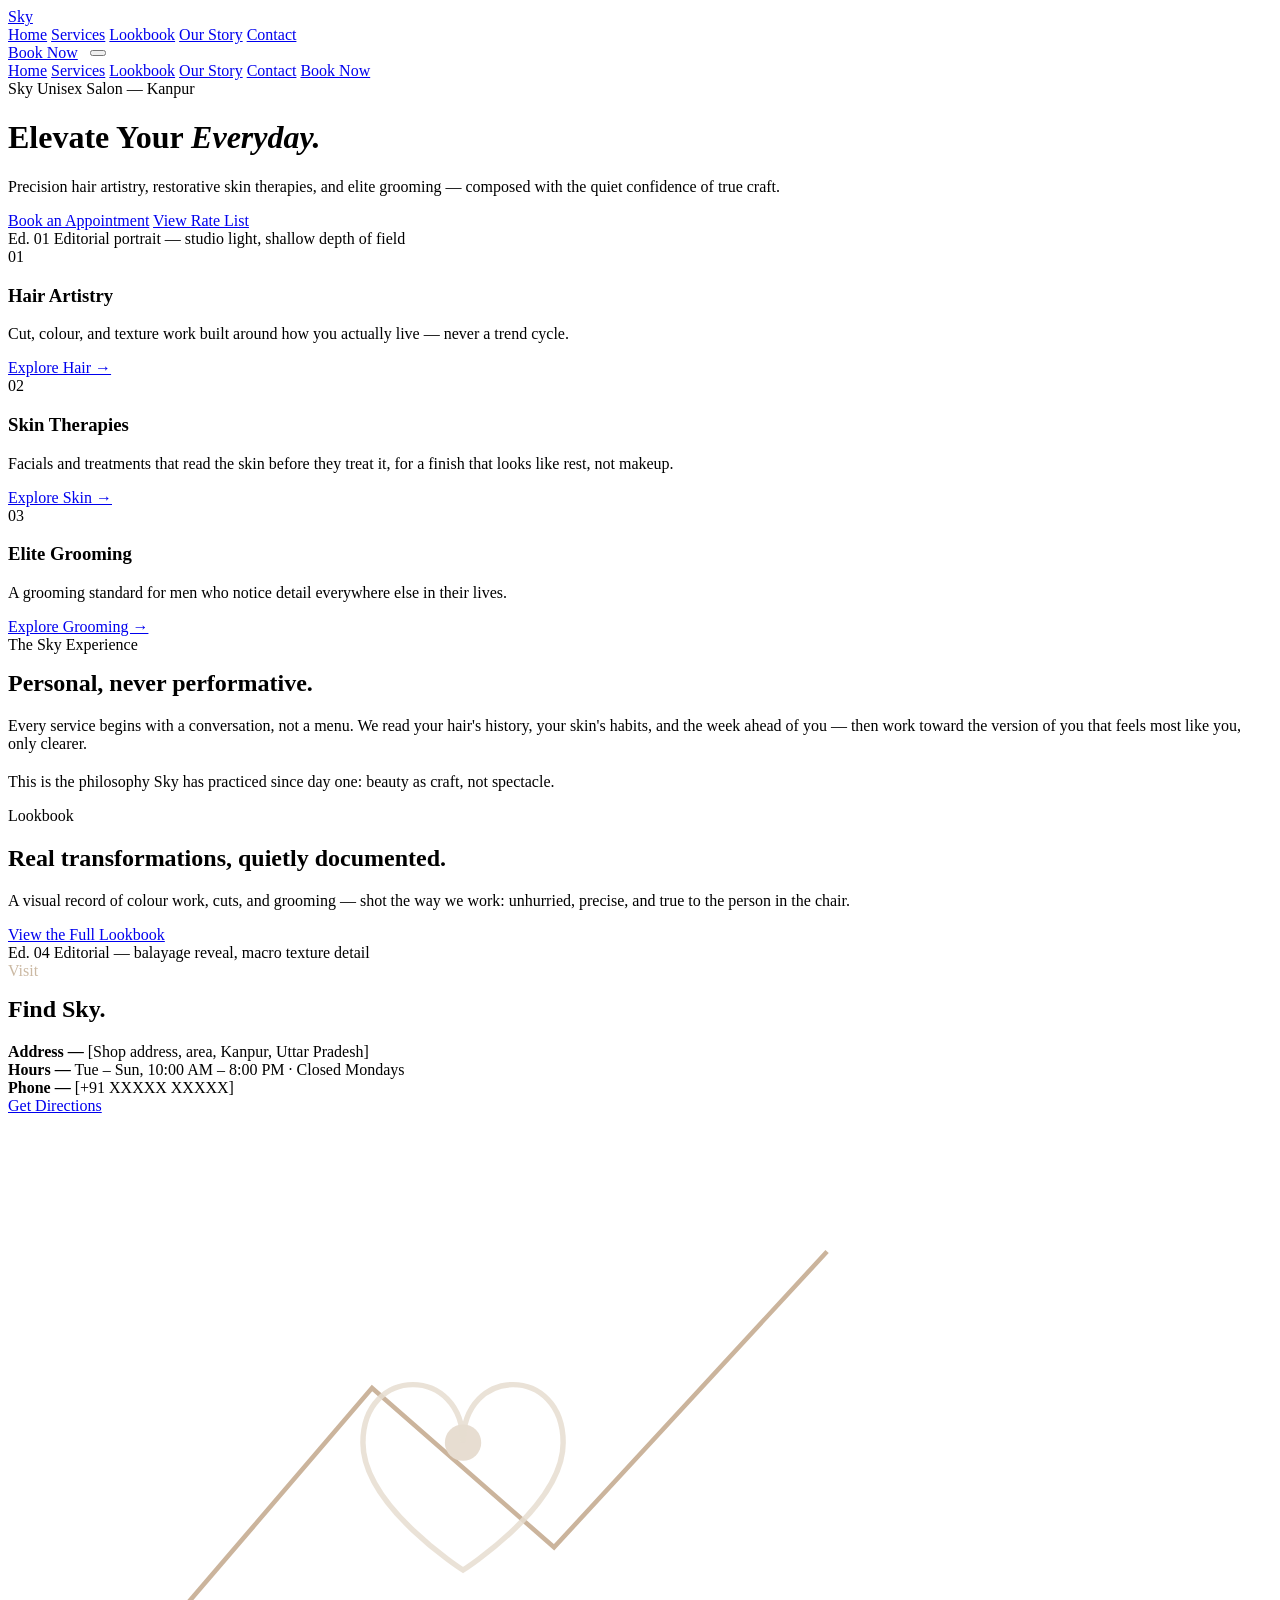
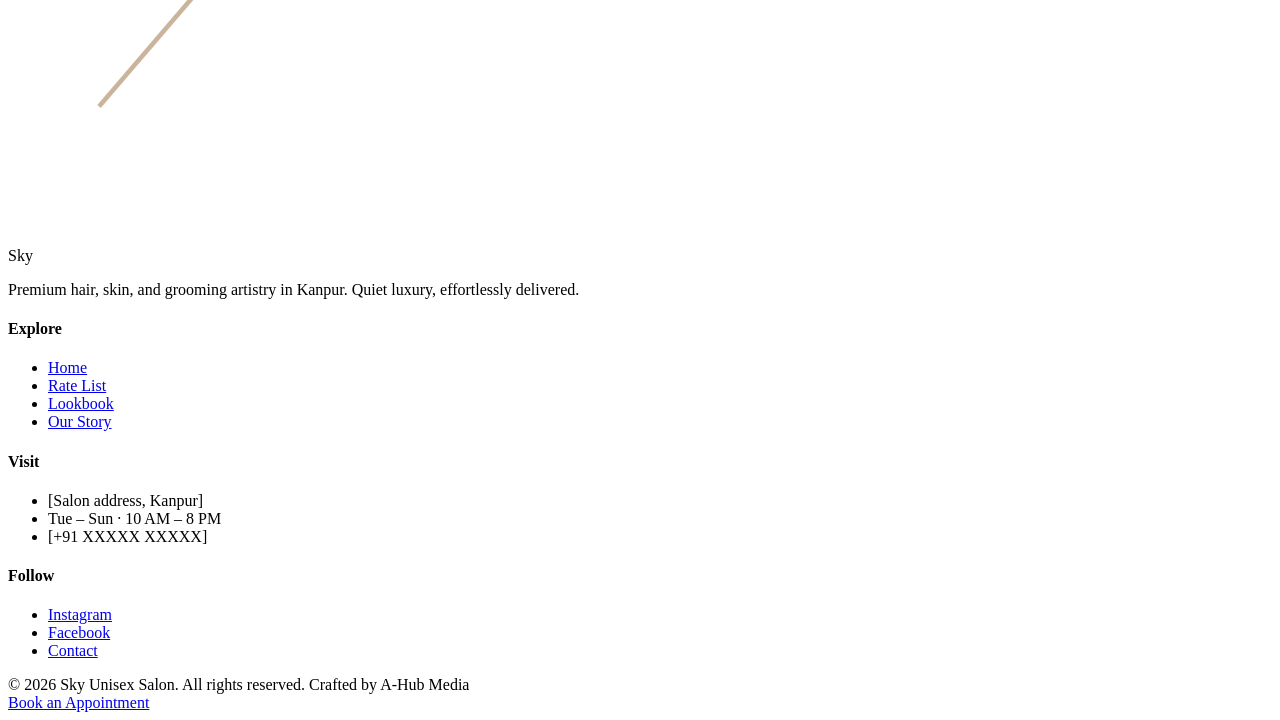
==== index.html @ c4058f4a "Add files via upload" ====
<!DOCTYPE html>
<html lang="en">
<head>
<meta charset="UTF-8">
<meta name="viewport" content="width=device-width, initial-scale=1.0">
<title>Sky Unisex Salon — Elevate Your Everyday</title>
<meta name="description" content="Sky Unisex Salon — premium hair artistry, skin therapies, and elite grooming. Book instantly on WhatsApp.">
<link rel="stylesheet" href="css/style.css">
</head>
<body>

<nav class="nav">
  <div class="nav-row">
    <a href="index.html" class="wordmark">Sky<div class="horizon-mark"></div></a>
    <div class="nav-links">
      <a href="index.html">Home</a>
      <a href="services.html">Services</a>
      <a href="gallery.html">Lookbook</a>
      <a href="about.html">Our Story</a>
      <a href="contact.html">Contact</a>
    </div>
    <div style="display:flex; align-items:center; gap:0.75rem;">
      <a href="#" class="btn btn-primary" data-wa="Hi Sky Unisex Salon, I'd like to book an appointment.">Book Now</a>
      <button class="hamburger" aria-label="Menu"><span></span><span></span><span></span></button>
    </div>
  </div>
</nav>

<div class="mobile-overlay">
  <a href="index.html">Home</a>
  <a href="services.html">Services</a>
  <a href="gallery.html">Lookbook</a>
  <a href="about.html">Our Story</a>
  <a href="contact.html">Contact</a>
  <a href="#" class="btn btn-primary" data-wa="Hi Sky Unisex Salon, I'd like to book an appointment.">Book Now</a>
</div>

<!-- HERO -->
<header class="hero">
  <div class="horizon-wash"></div>
  <div class="hero-copy">
    <span class="eyebrow">Sky Unisex Salon — Kanpur</span>
    <h1>Elevate Your <em class="serif-italic">Everyday.</em></h1>
    <p class="lead">Precision hair artistry, restorative skin therapies, and elite grooming — composed with the quiet confidence of true craft.</p>
    <div class="hero-actions">
      <a href="#" class="btn btn-primary" data-wa="Hi Sky Unisex Salon, I'd like to book an appointment.">Book an Appointment</a>
      <a href="services.html" class="btn btn-ghost">View Rate List</a>
    </div>
  </div>
  <div class="hero-visual">
    <div class="photo-frame">
      <span class="frame-tag">Ed. 01</span>
      <span class="frame-label">Editorial portrait — studio light, shallow depth of field</span>
    </div>
  </div>
</header>

<div class="wrap"><div class="horizon reveal"></div></div>

<!-- SERVICES OVERVIEW -->
<section class="wrap section-tight">
  <div class="pillars">
    <div class="pillar reveal">
      <span class="num">01</span>
      <h3>Hair Artistry</h3>
      <p>Cut, colour, and texture work built around how you actually live — never a trend cycle.</p>
      <a href="services.html#hair" class="pillar-link">Explore Hair →</a>
    </div>
    <div class="pillar reveal reveal-delay-1">
      <span class="num">02</span>
      <h3>Skin Therapies</h3>
      <p>Facials and treatments that read the skin before they treat it, for a finish that looks like rest, not makeup.</p>
      <a href="services.html#skin" class="pillar-link">Explore Skin →</a>
    </div>
    <div class="pillar reveal reveal-delay-2">
      <span class="num">03</span>
      <h3>Elite Grooming</h3>
      <p>A grooming standard for men who notice detail everywhere else in their lives.</p>
      <a href="services.html#grooming" class="pillar-link">Explore Grooming →</a>
    </div>
  </div>
</section>

<div class="wrap"><div class="horizon reveal"></div></div>

<!-- PHILOSOPHY -->
<section class="philosophy section on-dark">
  <div class="wrap reveal">
    <span class="eyebrow">The Sky Experience</span>
    <h2 style="margin-top:1rem;">Personal, never performative.</h2>
    <p class="lead">Every service begins with a conversation, not a menu. We read your hair's history, your skin's habits, and the week ahead of you — then work toward the version of you that feels most like you, only clearer.</p>
    <p class="lead" style="margin-top:1.25rem;">This is the philosophy Sky has practiced since day one: beauty as craft, not spectacle.</p>
  </div>
</section>

<!-- LOOKBOOK PREVIEW -->
<section class="wrap section">
  <div class="split reveal">
    <div class="split-copy">
      <span class="eyebrow">Lookbook</span>
      <h2>Real transformations, quietly documented.</h2>
      <p class="lead">A visual record of colour work, cuts, and grooming — shot the way we work: unhurried, precise, and true to the person in the chair.</p>
      <a href="gallery.html" class="btn btn-ghost" style="margin-top:1.75rem;">View the Full Lookbook</a>
    </div>
    <div class="split-visual">
      <div class="photo-frame">
        <span class="frame-tag">Ed. 04</span>
        <span class="frame-label">Editorial — balayage reveal, macro texture detail</span>
      </div>
    </div>
  </div>
</section>

<!-- LOCATION -->
<section class="wrap section-tight">
  <div class="location-card reveal">
    <div class="content">
      <span class="eyebrow" style="color:#cbb9a3;">Visit</span>
      <h2 style="color:var(--cream); margin-top:1rem;">Find Sky.</h2>
      <div class="location-list">
        <div><b>Address —</b> <span data-fill="address">[Shop address, area, Kanpur, Uttar Pradesh]</span></div>
        <div><b>Hours —</b> Tue – Sun, 10:00 AM – 8:00 PM · Closed Mondays</div>
        <div><b>Phone —</b> <span data-fill="phone">[+91 XXXXX XXXXX]</span></div>
      </div>
      <a href="#" class="btn btn-on-dark" data-maps style="margin-top:2rem;">Get Directions</a>
    </div>
    <div class="map-plate">
      <svg width="72%" viewBox="0 0 200 160" fill="none" xmlns="http://www.w3.org/2000/svg">
        <path d="M20 130 L80 60 L120 95 L180 30" stroke="#A9835A" stroke-width="1" opacity="0.6"/>
        <circle cx="100" cy="72" r="4" fill="#E7DDD1"/>
        <path d="M100 72 C100 55 122 55 122 72 C122 86 100 100 100 100 C100 100 78 86 78 72 C78 55 100 55 100 72Z" stroke="#E7DDD1" stroke-width="1.2" opacity="0.85"/>
      </svg>
    </div>
  </div>
</section>

<!-- FOOTER -->
<footer class="site-footer">
  <div class="wrap">
    <div class="footer-top">
      <div class="footer-brand">
        <div class="wordmark">Sky</div>
        <div class="horizon-mark"></div>
        <p>Premium hair, skin, and grooming artistry in Kanpur. Quiet luxury, effortlessly delivered.</p>
      </div>
      <div class="footer-col">
        <h4>Explore</h4>
        <ul>
          <li><a href="index.html">Home</a></li>
          <li><a href="services.html">Rate List</a></li>
          <li><a href="gallery.html">Lookbook</a></li>
          <li><a href="about.html">Our Story</a></li>
        </ul>
      </div>
      <div class="footer-col">
        <h4>Visit</h4>
        <ul>
          <li><span data-fill="address">[Salon address, Kanpur]</span></li>
          <li>Tue – Sun · 10 AM – 8 PM</li>
          <li><span data-fill="phone">[+91 XXXXX XXXXX]</span></li>
        </ul>
      </div>
      <div class="footer-col">
        <h4>Follow</h4>
        <ul>
          <li><a href="https://instagram.com" target="_blank" rel="noopener">Instagram</a></li>
          <li><a href="https://facebook.com" target="_blank" rel="noopener">Facebook</a></li>
          <li><a href="contact.html">Contact</a></li>
        </ul>
      </div>
    </div>

    <div class="ig-grid">
      <div class="photo-frame"></div>
      <div class="photo-frame"></div>
      <div class="photo-frame"></div>
      <div class="photo-frame"></div>
      <div class="photo-frame"></div>
      <div class="photo-frame"></div>
    </div>

    <div class="footer-bottom">
      <span>© 2026 Sky Unisex Salon. All rights reserved.</span>
      <span>Crafted by A-Hub Media</span>
    </div>
  </div>
</footer>

<div class="mobile-book-bar">
  <a href="#" class="btn btn-on-dark" data-wa="Hi Sky Unisex Salon, I'd like to book an appointment.">Book an Appointment</a>
</div>

<script src="js/main.js"></script>
</body>
</html>
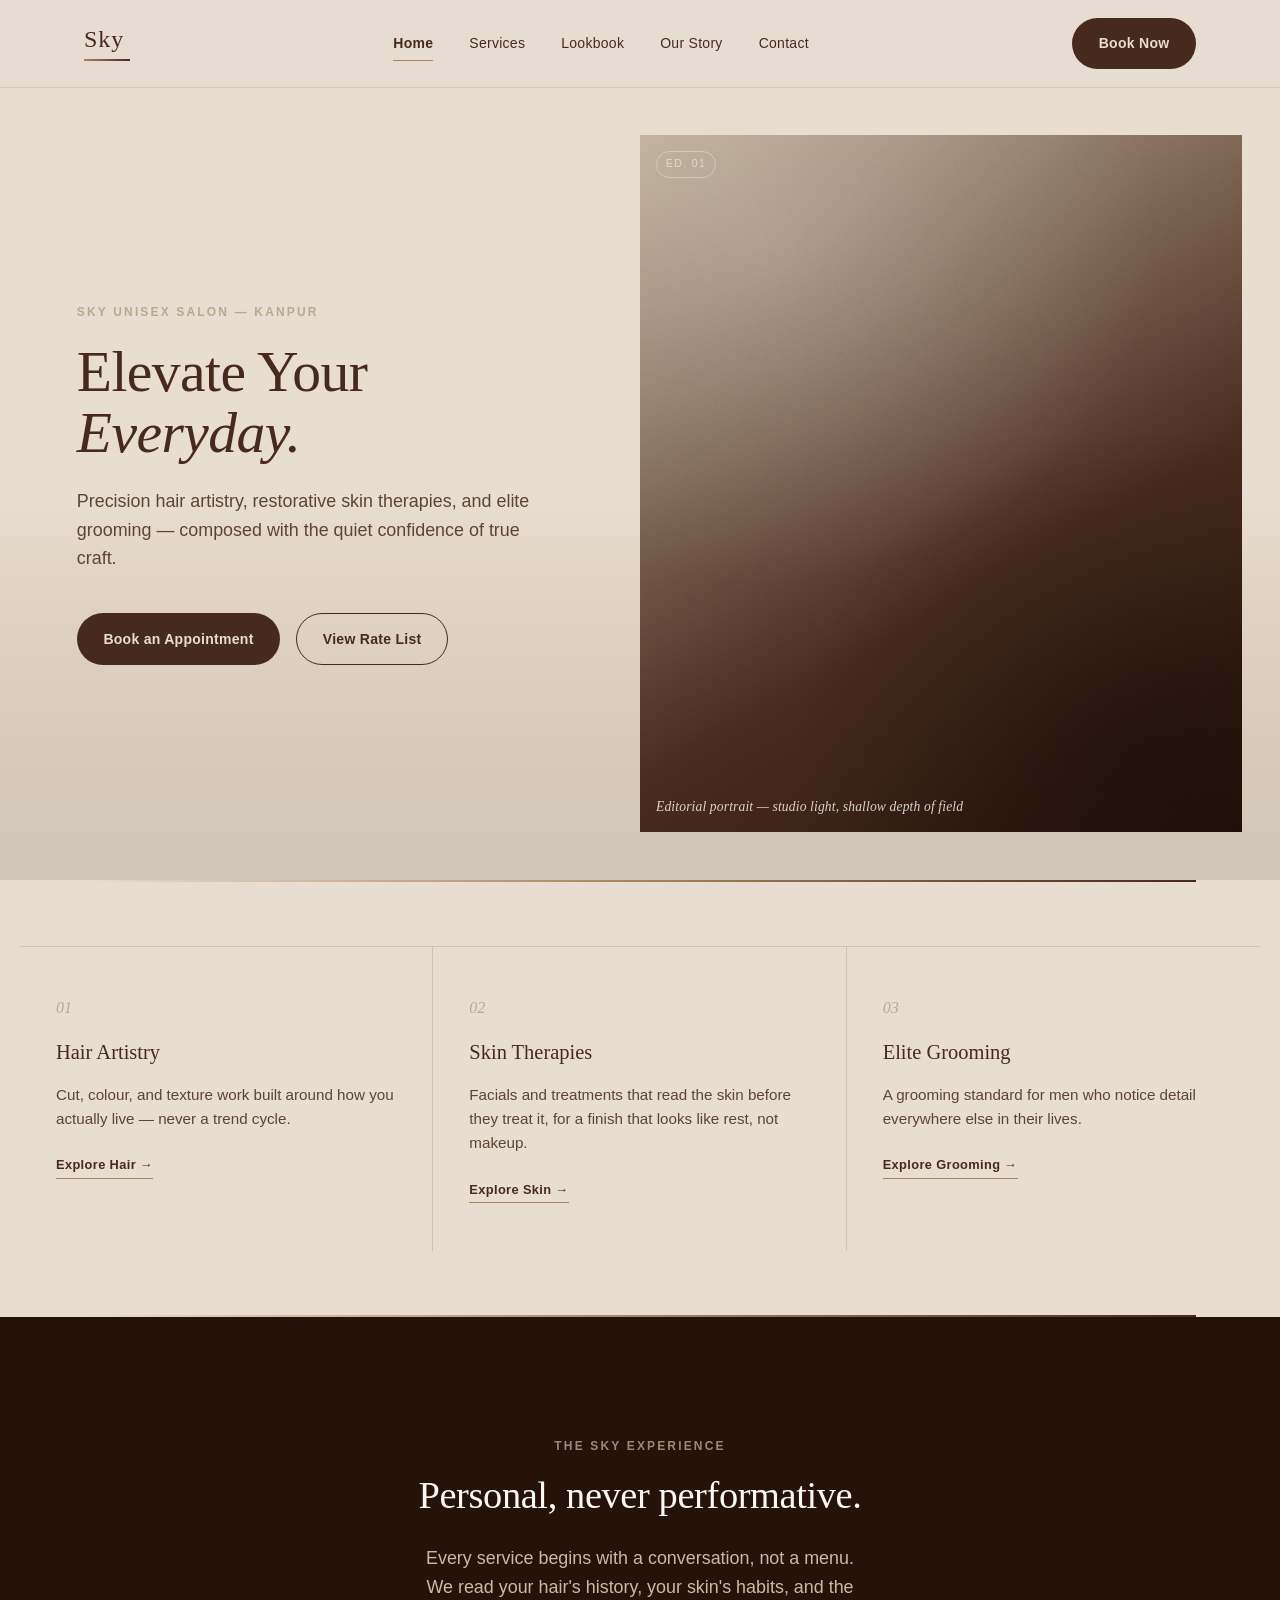
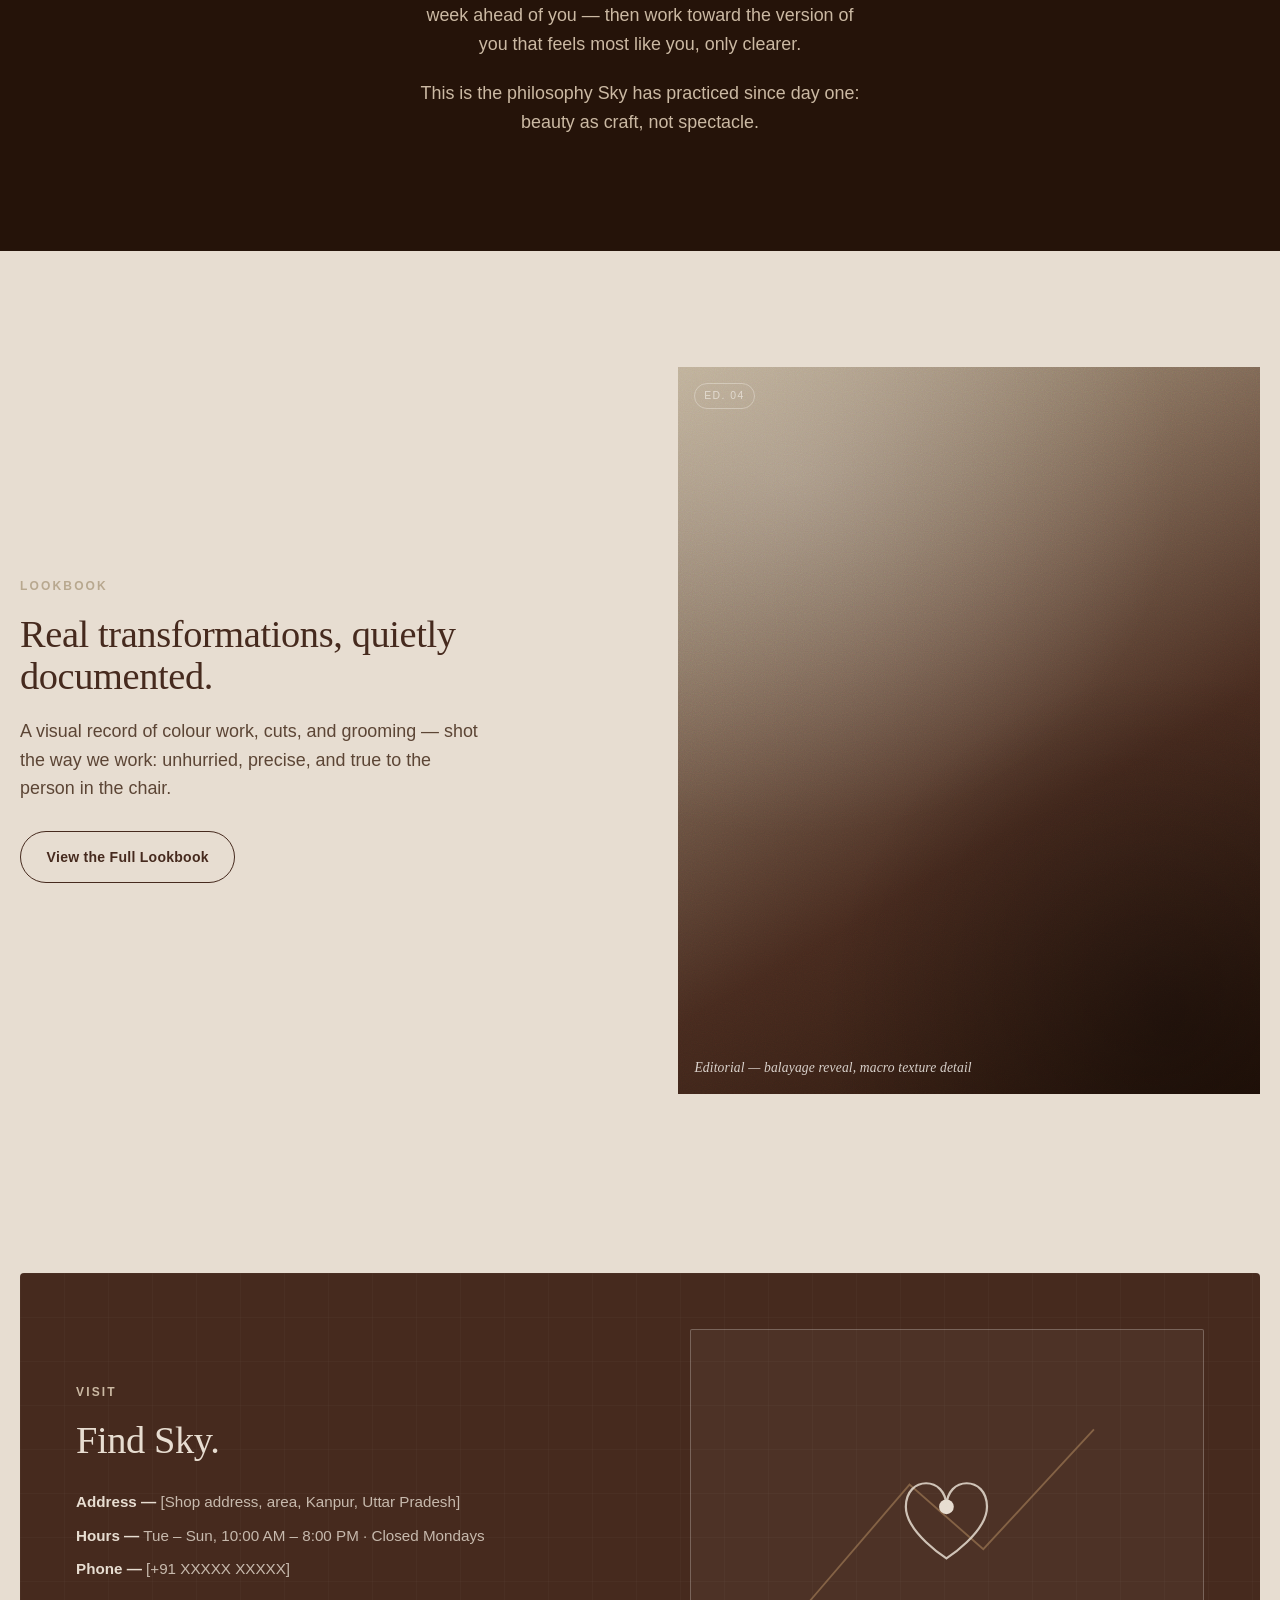
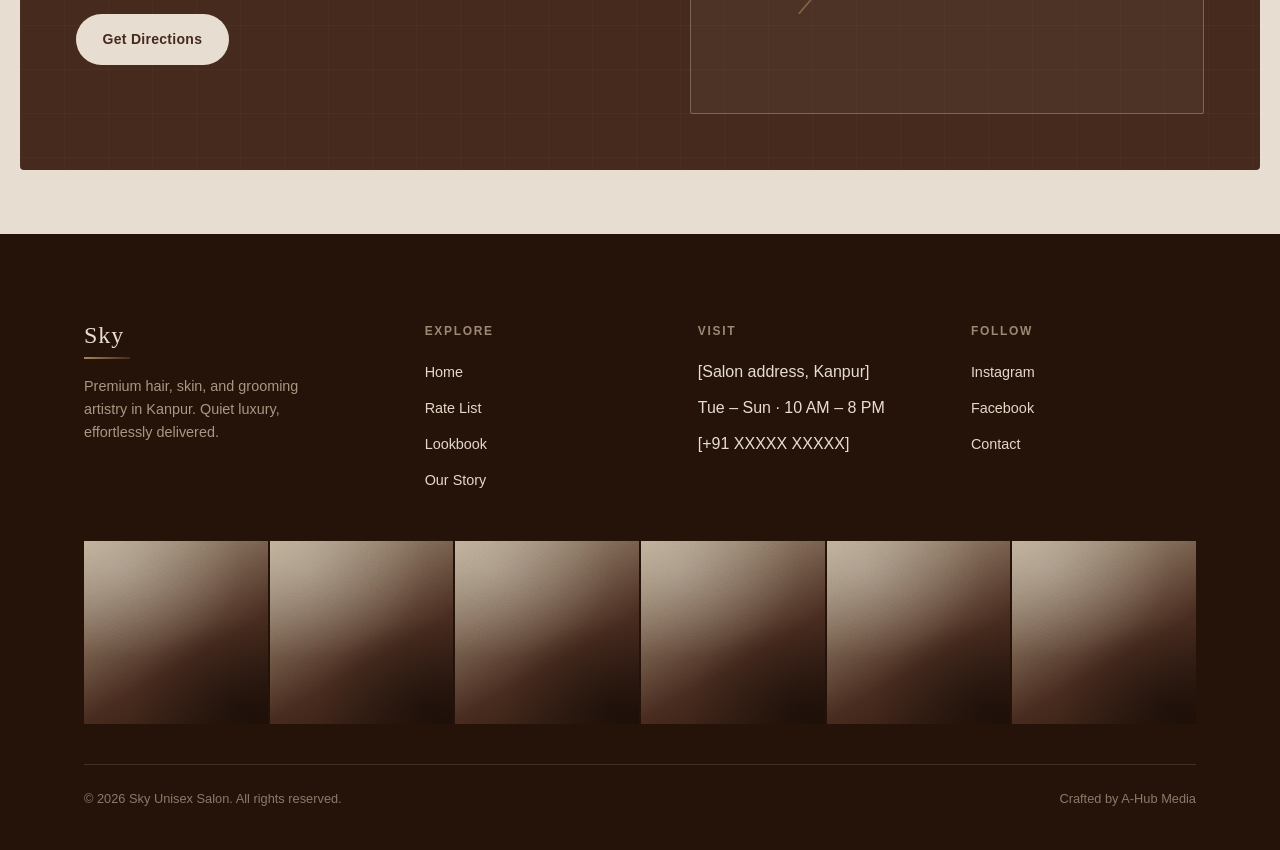
==== commit d785ce03: "Add files via upload" ====
--- a/index.html
+++ b/index.html
@@ -5,7 +5,563 @@
 <meta name="viewport" content="width=device-width, initial-scale=1.0">
 <title>Sky Unisex Salon — Elevate Your Everyday</title>
 <meta name="description" content="Sky Unisex Salon — premium hair artistry, skin therapies, and elite grooming. Book instantly on WhatsApp.">
-<link rel="stylesheet" href="css/style.css">
+<style>
+/* ==========================================================================
+   SKY UNISEX SALON — Design System
+   Editorial minimalism. Quiet luxury. One signature: the Horizon Line.
+   ========================================================================== */
+
+@import url('https://fonts.googleapis.com/css2?family=Instrument+Serif:ital@0;1&family=Manrope:wght@300;400;500;600;700&display=swap');
+
+:root{
+  /* ---- Color tokens ---- */
+  --cream:        #E7DDD1;   /* primary background */
+  --cream-dim:    #DED2C3;   /* recessed panels on cream */
+  --white:        #FBF8F3;   /* crisp contrast panel */
+  --espresso:     #462A1E;   /* primary type / CTA */
+  --ink:          #251309;   /* deepest depth, footer, dark sections */
+  --stone:        #B8A88F;   /* muted mid-tone: borders, captions, dividers */
+  --gold-thread:  #A9835A;   /* horizon-gradient midpoint — used ONLY in the horizon signature + link underlines */
+
+  /* ---- Type ---- */
+  --font-display: "Instrument Serif", Georgia, "Times New Roman", serif;
+  --font-body: "Manrope", -apple-system, BlinkMacSystemFont, "Segoe UI", sans-serif;
+
+  /* ---- Scale ---- */
+  --fs-hero:   clamp(2.75rem, 7vw, 6rem);
+  --fs-h1:     clamp(2.25rem, 4.5vw, 3.75rem);
+  --fs-h2:     clamp(1.75rem, 3vw, 2.75rem);
+  --fs-h3:     clamp(1.25rem, 1.6vw, 1.5rem);
+  --fs-lead:   clamp(1.05rem, 1.4vw, 1.25rem);
+  --fs-body:   1rem;
+  --fs-small:  0.8125rem;
+  --fs-eyebrow: 0.75rem;
+
+  --container: 1240px;
+  --gutter: clamp(1.25rem, 5vw, 4rem);
+
+  --ease: cubic-bezier(.22,.61,.36,1);
+}
+
+/* ---- Reset ---- */
+*, *::before, *::after{ box-sizing: border-box; }
+html{ scroll-behavior: smooth; }
+body{
+  margin:0;
+  background: var(--cream);
+  color: var(--espresso);
+  font-family: var(--font-body);
+  font-size: var(--fs-body);
+  line-height: 1.6;
+  -webkit-font-smoothing: antialiased;
+  overflow-x: hidden;
+}
+img, svg{ display:block; max-width:100%; }
+a{ color:inherit; text-decoration:none; }
+ul{ list-style:none; margin:0; padding:0; }
+button{ font-family: inherit; cursor:pointer; }
+h1,h2,h3,h4,p{ margin:0; }
+
+@media (prefers-reduced-motion: reduce){
+  *, *::before, *::after{
+    animation-duration: 0.01ms !important;
+    animation-iteration-count: 1 !important;
+    transition-duration: 0.01ms !important;
+    scroll-behavior: auto !important;
+  }
+}
+
+:focus-visible{
+  outline: 2px solid var(--espresso);
+  outline-offset: 3px;
+}
+
+/* ---- Layout ---- */
+.wrap{
+  max-width: var(--container);
+  margin: 0 auto;
+  padding-left: var(--gutter);
+  padding-right: var(--gutter);
+}
+.section{ padding: clamp(4rem, 9vw, 8rem) 0; }
+.section-tight{ padding: clamp(2.5rem, 5vw, 4.5rem) 0; }
+
+.eyebrow{
+  font-family: var(--font-body);
+  font-size: var(--fs-eyebrow);
+  letter-spacing: 0.18em;
+  text-transform: uppercase;
+  color: var(--stone);
+  font-weight: 600;
+}
+.on-dark .eyebrow{ color: #9c8874; }
+
+h1, .h1{ font-family: var(--font-display); font-size: var(--fs-h1); font-weight:400; line-height:1.05; letter-spacing:-0.01em; }
+h2, .h2{ font-family: var(--font-display); font-size: var(--fs-h2); font-weight:400; line-height:1.1; letter-spacing:-0.01em; }
+h3, .h3{ font-family: var(--font-display); font-size: var(--fs-h3); font-weight:400; }
+.lead{ font-size: var(--fs-lead); color:#5c4535; max-width: 46ch; }
+.on-dark .lead{ color: #cbb9a3; }
+em, i{ font-style: italic; }
+.serif-italic{ font-family: var(--font-display); font-style: italic; }
+
+/* ==========================================================================
+   Horizon Line — signature element
+   A thin cream→gold→espresso gradient thread. Appears under the wordmark,
+   as a scroll-revealed section divider, and as an atmospheric wash in hero.
+   ========================================================================== */
+.horizon{
+  height: 2px;
+  width: 100%;
+  background: linear-gradient(90deg, var(--cream) 0%, var(--gold-thread) 50%, var(--espresso) 100%);
+  transform: scaleX(0);
+  transform-origin: center;
+  transition: transform 1.1s var(--ease);
+}
+.horizon.in-view{ transform: scaleX(1); }
+
+.horizon-mark{
+  width: 46px;
+  height: 2px;
+  background: linear-gradient(90deg, var(--gold-thread), var(--espresso));
+  margin-top: 6px;
+}
+
+.horizon-wash{
+  position:absolute;
+  inset:0;
+  pointer-events:none;
+  background: linear-gradient(180deg, transparent 0%, transparent 52%, rgba(169,131,90,0.10) 62%, rgba(70,42,30,0.14) 100%);
+}
+
+/* ==========================================================================
+   Navigation
+   ========================================================================== */
+.nav{
+  position: sticky;
+  top:0;
+  z-index: 100;
+  background: rgba(231,221,209,0.86);
+  backdrop-filter: blur(10px);
+  border-bottom: 1px solid rgba(70,42,30,0.1);
+}
+.nav-row{
+  display:flex;
+  align-items:center;
+  justify-content: space-between;
+  padding: 1.1rem var(--gutter);
+  max-width: var(--container);
+  margin: 0 auto;
+}
+.wordmark{
+  font-family: var(--font-display);
+  font-size: 1.5rem;
+  letter-spacing: 0.04em;
+  display: inline-flex;
+  flex-direction: column;
+  align-items: flex-start;
+  line-height: 1.1;
+}
+.nav-links{
+  display:flex;
+  align-items:center;
+  gap: 2.25rem;
+}
+.nav-links a{
+  font-size: 0.875rem;
+  letter-spacing: 0.02em;
+  position: relative;
+  padding: 0.25rem 0;
+}
+.nav-links a::after{
+  content:"";
+  position:absolute;
+  left:0; right:0; bottom:-2px;
+  height:1px;
+  background: var(--gold-thread);
+  transform: scaleX(0);
+  transform-origin: left;
+  transition: transform .35s var(--ease);
+}
+.nav-links a:hover::after, .nav-links a.active::after{ transform: scaleX(1); }
+.nav-links a.active{ color: var(--espresso); font-weight: 600; }
+
+.btn{
+  display:inline-flex;
+  align-items:center;
+  gap:0.55rem;
+  font-size: 0.875rem;
+  font-weight:600;
+  letter-spacing:0.02em;
+  padding: 0.85rem 1.6rem;
+  border-radius: 999px;
+  border: 1px solid transparent;
+  transition: transform .3s var(--ease), background .3s var(--ease), color .3s var(--ease), border-color .3s var(--ease);
+  white-space: nowrap;
+}
+.btn-primary{ background: var(--espresso); color: var(--cream); }
+.btn-primary:hover{ background: var(--ink); transform: translateY(-2px); }
+.btn-ghost{ border-color: var(--espresso); color: var(--espresso); }
+.btn-ghost:hover{ background: var(--espresso); color:var(--cream); }
+.btn-on-dark{ background: var(--cream); color: var(--espresso); }
+.btn-on-dark:hover{ background: var(--white); transform: translateY(-2px); }
+.btn-sm{ padding: 0.6rem 1.15rem; font-size: 0.8rem; }
+
+.hamburger{
+  display:none;
+  flex-direction:column;
+  gap:5px;
+  background:none;
+  border:none;
+  padding:8px;
+}
+.hamburger span{ width:22px; height:1.5px; background: var(--espresso); transition: transform .3s var(--ease), opacity .3s var(--ease); }
+.hamburger.is-open span:nth-child(1){ transform: translateY(6.5px) rotate(45deg); }
+.hamburger.is-open span:nth-child(2){ opacity:0; }
+.hamburger.is-open span:nth-child(3){ transform: translateY(-6.5px) rotate(-45deg); }
+
+.mobile-overlay{
+  position: fixed;
+  inset:0;
+  background: var(--cream);
+  z-index: 99;
+  display:flex;
+  flex-direction:column;
+  align-items:center;
+  justify-content:center;
+  gap: 2rem;
+  transform: translateY(-100%);
+  transition: transform .5s var(--ease);
+}
+.mobile-overlay.is-open{ transform: translateY(0); }
+.mobile-overlay a{ font-family: var(--font-display); font-size: 2rem; }
+
+/* ==========================================================================
+   Photo-frame — abstract chiaroscuro placeholder (stand-in for photography)
+   ========================================================================== */
+.photo-frame{
+  position:relative;
+  overflow:hidden;
+  background:
+    radial-gradient(120% 90% at 20% 15%, rgba(251,248,243,0.20), transparent 55%),
+    radial-gradient(100% 80% at 85% 90%, rgba(0,0,0,0.35), transparent 60%),
+    linear-gradient(150deg, var(--stone) 0%, var(--espresso) 62%, var(--ink) 100%);
+}
+.photo-frame::before{
+  content:"";
+  position:absolute; inset:0;
+  opacity:0.18;
+  mix-blend-mode: overlay;
+  background-image: url("data:image/svg+xml;utf8,<svg xmlns='http://www.w3.org/2000/svg' width='120' height='120'><filter id='n'><feTurbulence type='fractalNoise' baseFrequency='0.9' numOctaves='2' stitchTiles='stitch'/></filter><rect width='100%25' height='100%25' filter='url(%23n)'/></svg>");
+}
+.photo-frame .frame-label{
+  position:absolute;
+  left: 1rem; bottom: 0.9rem;
+  right: 1rem;
+  font-family: var(--font-display);
+  font-style: italic;
+  font-size: 0.85rem;
+  color: rgba(251,248,243,0.82);
+  letter-spacing: 0.01em;
+}
+.photo-frame .frame-tag{
+  position:absolute;
+  top:1rem; left:1rem;
+  font-size: 0.65rem;
+  letter-spacing:0.14em;
+  text-transform:uppercase;
+  color: rgba(251,248,243,0.6);
+  border:1px solid rgba(251,248,243,0.35);
+  padding:0.25rem 0.55rem;
+  border-radius:999px;
+}
+.photo-frame img{ position:absolute; inset:0; width:100%; height:100%; object-fit:cover; }
+
+/* ==========================================================================
+   Reveal-on-scroll
+   ========================================================================== */
+.reveal{ opacity:0; transform: translateY(28px); transition: opacity .9s var(--ease), transform .9s var(--ease); }
+.reveal.in-view{ opacity:1; transform:none; }
+.reveal-delay-1{ transition-delay: .12s; }
+.reveal-delay-2{ transition-delay: .24s; }
+.reveal-delay-3{ transition-delay: .36s; }
+
+/* ==========================================================================
+   Hero
+   ========================================================================== */
+.hero{
+  position:relative;
+  display:grid;
+  grid-template-columns: 1fr 1fr;
+  align-items:stretch;
+  min-height: 88vh;
+  background: var(--cream);
+  overflow:hidden;
+}
+.hero-copy{
+  display:flex;
+  flex-direction:column;
+  justify-content:center;
+  padding: 3rem var(--gutter) 3rem clamp(1.25rem,6vw,6.5rem);
+  position:relative;
+  z-index:2;
+}
+.hero-copy h1{ margin-top:1.25rem; }
+.hero-copy .lead{ margin-top:1.5rem; }
+.hero-actions{ display:flex; gap:1rem; margin-top:2.5rem; flex-wrap:wrap; }
+.hero-visual{ position:relative; }
+.hero-visual .photo-frame{ position:absolute; inset: 6% 6% 6% 0; }
+
+/* ==========================================================================
+   Pillars (services overview)
+   ========================================================================== */
+.pillars{
+  display:grid;
+  grid-template-columns: repeat(3, 1fr);
+  border-top: 1px solid rgba(70,42,30,0.15);
+}
+.pillar{
+  padding: 3rem 2.25rem;
+  border-right: 1px solid rgba(70,42,30,0.15);
+  transition: background .4s var(--ease);
+}
+.pillar:last-child{ border-right:none; }
+.pillar:hover{ background: rgba(70,42,30,0.05); }
+.pillar .num{ font-family:var(--font-display); font-style:italic; color: var(--stone); font-size:1rem; }
+.pillar h3{ margin-top:1rem; }
+.pillar p{ margin-top:0.85rem; color:#5c4535; font-size:0.95rem; }
+.pillar .pillar-link{ display:inline-flex; align-items:center; gap:0.4rem; margin-top:1.5rem; font-size:0.8rem; font-weight:600; letter-spacing:0.03em; border-bottom:1px solid var(--gold-thread); padding-bottom:2px; }
+
+/* ==========================================================================
+   Philosophy — "The Sky Experience"
+   ========================================================================== */
+.philosophy{
+  background: var(--ink);
+  color: var(--cream);
+  position:relative;
+}
+.philosophy .wrap{ max-width: 900px; text-align:center; }
+.philosophy h2{ color: var(--white); }
+.philosophy .lead{ margin: 1.75rem auto 0; color:#cbb9a3; }
+
+/* ==========================================================================
+   Split feature row (image + text alternating)
+   ========================================================================== */
+.split{
+  display:grid;
+  grid-template-columns: 1fr 1fr;
+  gap: clamp(2rem, 6vw, 5rem);
+  align-items:center;
+}
+.split.reverse .split-visual{ order:2; }
+.split-visual .photo-frame{ aspect-ratio: 4/5; width:100%; }
+.split .eyebrow{ margin-bottom:1rem; display:block; }
+.split .lead{ margin-top:1.25rem; }
+
+/* ==========================================================================
+   Location card
+   ========================================================================== */
+.location-card{
+  background: var(--espresso);
+  color: var(--cream);
+  border-radius: 4px;
+  padding: clamp(2rem, 5vw, 3.5rem);
+  display:grid;
+  grid-template-columns: 1.1fr 1fr;
+  gap: 3rem;
+  align-items:center;
+  overflow:hidden;
+  position:relative;
+}
+.location-card::before{
+  content:"";
+  position:absolute; inset:0;
+  background-image: linear-gradient(rgba(251,248,243,0.05) 1px, transparent 1px), linear-gradient(90deg, rgba(251,248,243,0.05) 1px, transparent 1px);
+  background-size: 44px 44px;
+  opacity:.5;
+}
+.location-card .content{ position:relative; z-index:1; }
+.location-card .map-plate{
+  position:relative; z-index:1;
+  aspect-ratio: 4/3;
+  border: 1px solid rgba(251,248,243,0.25);
+  border-radius:2px;
+  display:flex;
+  align-items:center;
+  justify-content:center;
+  background: rgba(251,248,243,0.04);
+}
+.location-list{ margin-top:1.75rem; display:flex; flex-direction:column; gap:0.6rem; font-size:0.95rem; color:#e7ddd1cc; }
+.location-list b{ color: var(--cream); }
+
+/* ==========================================================================
+   Footer
+   ========================================================================== */
+.site-footer{ background: var(--ink); color: var(--cream); }
+.footer-top{ display:grid; grid-template-columns: 1.3fr 1fr 1fr 1fr; gap:3rem; padding: clamp(3rem,7vw,5.5rem) 0 3rem; }
+.footer-brand .wordmark{ color: var(--cream); }
+.footer-brand p{ margin-top:1rem; color:#a99783; font-size:0.9rem; max-width:32ch; }
+.footer-col h4{ font-family:var(--font-body); font-size:0.75rem; letter-spacing:0.14em; text-transform:uppercase; color:#9c8874; margin-bottom:1.1rem; }
+.footer-col ul{ display:flex; flex-direction:column; gap:0.65rem; }
+.footer-col a{ font-size:0.9rem; color:#e3d8c8; transition: color .3s; }
+.footer-col a:hover{ color: var(--gold-thread); }
+.footer-bottom{ border-top:1px solid rgba(251,248,243,0.12); padding: 1.5rem 0 2.5rem; display:flex; justify-content:space-between; align-items:center; flex-wrap:wrap; gap:1rem; font-size:0.8rem; color:#8a7a68; }
+.ig-grid{ display:grid; grid-template-columns: repeat(6,1fr); gap:2px; margin-bottom: 2.5rem; }
+.ig-grid .photo-frame{ aspect-ratio:1/1; }
+
+/* ==========================================================================
+   Sticky mobile WhatsApp bar
+   ========================================================================== */
+.mobile-book-bar{
+  position: fixed;
+  left:0; right:0; bottom:0;
+  z-index: 90;
+  display:none;
+  padding: 0.85rem var(--gutter);
+  background: rgba(37,19,9,0.92);
+  backdrop-filter: blur(8px);
+}
+.mobile-book-bar .btn{ width:100%; justify-content:center; }
+
+/* ==========================================================================
+   Rate list (services page)
+   ========================================================================== */
+.tabs{ display:flex; gap:0.5rem; flex-wrap:wrap; border-bottom:1px solid rgba(70,42,30,0.18); padding-bottom: 1.25rem; }
+.tab-btn{
+  background:none; border:1px solid rgba(70,42,30,0.25);
+  padding: 0.6rem 1.25rem; border-radius:999px;
+  font-size:0.85rem; letter-spacing:0.02em; color:#5c4535;
+  transition: all .3s var(--ease);
+}
+.tab-btn.active, .tab-btn:hover{ background: var(--espresso); color: var(--cream); border-color: var(--espresso); }
+
+.rate-panel{ display:none; padding-top: 2.5rem; }
+.rate-panel.active{ display:block; }
+.rate-group h3{ margin-bottom:1.5rem; }
+.rate-row{
+  display:flex;
+  align-items:baseline;
+  gap:0.75rem;
+  padding: 1rem 0;
+  border-bottom: 1px dashed rgba(70,42,30,0.22);
+}
+.rate-row .name{ font-size:1.02rem; }
+.rate-row .name span{ display:block; font-size:0.82rem; color: var(--stone); margin-top:0.15rem; font-family: var(--font-body); }
+.rate-row .leader{ flex:1; border-bottom:1px dotted rgba(70,42,30,0.35); transform: translateY(-6px); }
+.rate-row .price{ font-family: var(--font-display); font-size:1.15rem; white-space:nowrap; }
+.rate-row .book-link{ font-size:0.72rem; letter-spacing:0.08em; text-transform:uppercase; border-bottom:1px solid var(--gold-thread); white-space:nowrap; padding-bottom:1px; }
+.rate-group{ margin-bottom: 3rem; }
+.rate-note{ font-size:0.8rem; color: var(--stone); margin-top:2.5rem; font-style:italic; }
+
+/* ==========================================================================
+   Gallery / lookbook (masonry via CSS columns)
+   ========================================================================== */
+.filter-chips{ display:flex; gap:0.6rem; flex-wrap:wrap; }
+.chip{
+  background:none; border:1px solid rgba(70,42,30,0.28);
+  padding:0.55rem 1.15rem; border-radius:999px; font-size:0.82rem; color:#5c4535;
+  transition: all .3s var(--ease);
+}
+.chip.active, .chip:hover{ background:var(--espresso); color:var(--cream); border-color:var(--espresso); }
+.masonry{ columns: 3 260px; column-gap: 1.1rem; margin-top: 2.75rem; }
+.masonry-item{ break-inside: avoid; margin-bottom: 1.1rem; display:none; }
+.masonry-item.show{ display:block; }
+.masonry-item .photo-frame{ transition: transform .3s var(--ease); }
+.masonry-item .frame-inner{ overflow:hidden; border-radius:2px; }
+.masonry-item:hover .photo-frame{ transform: scale(1.035); }
+
+/* ==========================================================================
+   About — timeline / stats
+   ========================================================================== */
+.stat-bar{ display:grid; grid-template-columns: repeat(4,1fr); border-top:1px solid rgba(70,42,30,0.15); border-bottom:1px solid rgba(70,42,30,0.15); }
+.stat{ padding: 2.5rem 1.5rem; text-align:center; border-right:1px solid rgba(70,42,30,0.15); }
+.stat:last-child{ border-right:none; }
+.stat .value{ font-family:var(--font-display); font-size:clamp(2rem,3.2vw,2.75rem); }
+.stat .label{ margin-top:0.5rem; font-size:0.78rem; letter-spacing:0.08em; text-transform:uppercase; color:var(--stone); }
+
+.stylists{ display:grid; grid-template-columns: repeat(3,1fr); gap:2rem; margin-top:3rem; }
+.stylist .photo-frame{ aspect-ratio: 3/4; margin-bottom:1.1rem; }
+.stylist h3{ font-size:1.2rem; }
+.stylist .role{ font-size:0.82rem; color:var(--stone); margin-top:0.2rem; letter-spacing:0.03em; }
+
+.timeline{ margin-top:3rem; display:flex; flex-direction:column; }
+.tl-row{ display:grid; grid-template-columns: 110px 1fr; gap:2rem; padding: 1.75rem 0; border-top:1px solid rgba(70,42,30,0.15); }
+.tl-row:last-child{ border-bottom:1px solid rgba(70,42,30,0.15); }
+.tl-year{ font-family:var(--font-display); font-style:italic; font-size:1.3rem; color:var(--stone); }
+.tl-copy p{ color:#5c4535; margin-top:0.35rem; max-width:60ch; }
+
+/* ==========================================================================
+   Contact page
+   ========================================================================== */
+.contact-grid{ display:grid; grid-template-columns: 1fr 1fr; gap: clamp(2.5rem,6vw,5rem); }
+.info-row{ display:flex; gap:1.25rem; padding: 1.5rem 0; border-bottom:1px solid rgba(70,42,30,0.15); }
+.info-row .k{ width:130px; flex-shrink:0; font-size:0.78rem; letter-spacing:0.08em; text-transform:uppercase; color:var(--stone); }
+.info-row .v{ font-size:1rem; }
+.info-row .v span{ display:block; font-size:0.85rem; color:#5c4535; }
+
+.qform{ display:flex; flex-direction:column; gap:1.25rem; }
+.qform label{ font-size:0.78rem; letter-spacing:0.08em; text-transform:uppercase; color:var(--stone); margin-bottom:0.5rem; display:block; }
+.qform input, .qform textarea{
+  width:100%; background:transparent; border:none; border-bottom:1px solid rgba(70,42,30,0.35);
+  padding: 0.65rem 0.1rem; font-family:var(--font-body); font-size:1rem; color:var(--espresso);
+  transition: border-color .3s;
+}
+.qform input:focus, .qform textarea:focus{ border-color: var(--espresso); outline:none; }
+.qform textarea{ resize:vertical; min-height:90px; }
+
+.social-row{ display:flex; gap:1rem; margin-top:1.75rem; }
+.social-pill{ border:1px solid var(--espresso); border-radius:999px; padding:0.55rem 1.25rem; font-size:0.82rem; }
+.social-pill:hover{ background:var(--espresso); color:var(--cream); }
+
+.map-embed{ border:none; width:100%; aspect-ratio: 16/10; filter: grayscale(0.55) sepia(0.18) contrast(1.05); border-radius:2px; }
+
+/* ==========================================================================
+   Page hero (interior pages)
+   ========================================================================== */
+.page-hero{ padding: clamp(3.5rem,8vw,6rem) 0 clamp(2.5rem,5vw,3.5rem); }
+.page-hero h1{ margin-top:1rem; max-width: 16ch; }
+.page-hero .lead{ margin-top:1.25rem; }
+
+/* ==========================================================================
+   Responsive
+   ========================================================================== */
+@media (max-width: 980px){
+  .nav-links{ display:none; }
+  .hamburger{ display:flex; }
+  .hero{ grid-template-columns: 1fr; min-height:auto; }
+  .hero-visual{ height:52vh; order:-1; }
+  .hero-visual .photo-frame{ inset:0; }
+  .hero-copy{ padding: 2.75rem var(--gutter); }
+  .pillars{ grid-template-columns:1fr; }
+  .pillar{ border-right:none; border-bottom:1px solid rgba(70,42,30,0.15); }
+  .split, .split.reverse{ grid-template-columns:1fr; }
+  .split.reverse .split-visual{ order:0; }
+  .location-card{ grid-template-columns:1fr; }
+  .footer-top{ grid-template-columns: 1fr 1fr; }
+  .stat-bar{ grid-template-columns: repeat(2,1fr); }
+  .stat:nth-child(2){ border-right:none; }
+  .stylists{ grid-template-columns:1fr 1fr; }
+  .masonry{ columns: 2 200px; }
+  .contact-grid{ grid-template-columns:1fr; }
+  .ig-grid{ grid-template-columns: repeat(3,1fr); }
+  .mobile-book-bar{ display:block; }
+}
+@media (max-width: 560px){
+  .footer-top{ grid-template-columns: 1fr; }
+  .stylists{ grid-template-columns:1fr; }
+  .masonry{ columns: 1; }
+  .tl-row{ grid-template-columns: 1fr; gap:0.4rem; }
+}
+
+/* ---- Print (rate list download) ---- */
+@media print{
+  .nav, .site-footer, .mobile-book-bar, .horizon, .page-hero .btn{ display:none !important; }
+  body{ background:#fff; color:#000; }
+  .rate-row .price{ color:#000; }
+  .tabs{ display:none !important; }
+  .rate-panel{ display:block !important; margin-bottom: 2rem; page-break-inside: avoid; }
+}
+
+</style>
 </head>
 <body>
 
@@ -190,6 +746,127 @@
   <a href="#" class="btn btn-on-dark" data-wa="Hi Sky Unisex Salon, I'd like to book an appointment.">Book an Appointment</a>
 </div>
 
-<script src="js/main.js"></script>
+<script>
+/* Sky Unisex Salon — shared interactions */
+
+// ---- CONFIG: update these two lines with the salon's real details ----
+const WHATSAPP_NUMBER = "919876543210"; // TODO: replace with Sky Unisex Salon's real WhatsApp Business number (country code + number, no + or spaces)
+const MAPS_QUERY = "Sky Unisex Salon, Kanpur"; // TODO: replace with exact address once confirmed
+
+function waLink(message){
+  const text = encodeURIComponent(message);
+  return `https://wa.me/${WHATSAPP_NUMBER}?text=${text}`;
+}
+
+document.addEventListener("DOMContentLoaded", () => {
+
+  // ---- Populate every WhatsApp CTA on the page ----
+  document.querySelectorAll("[data-wa]").forEach(el => {
+    const msg = el.getAttribute("data-wa") || "Hi Sky Unisex Salon, I'd like to book an appointment.";
+    el.setAttribute("href", waLink(msg));
+    el.setAttribute("target", "_blank");
+    el.setAttribute("rel", "noopener");
+  });
+
+  // ---- Maps link ----
+  document.querySelectorAll("[data-maps]").forEach(el => {
+    el.setAttribute("href", `https://www.google.com/maps/search/${encodeURIComponent(MAPS_QUERY)}`);
+    el.setAttribute("target", "_blank");
+    el.setAttribute("rel", "noopener");
+  });
+
+  // ---- Mobile menu ----
+  const hamburger = document.querySelector(".hamburger");
+  const overlay = document.querySelector(".mobile-overlay");
+  if (hamburger && overlay){
+    hamburger.addEventListener("click", () => {
+      hamburger.classList.toggle("is-open");
+      overlay.classList.toggle("is-open");
+      document.body.style.overflow = overlay.classList.contains("is-open") ? "hidden" : "";
+    });
+    overlay.querySelectorAll("a").forEach(a => a.addEventListener("click", () => {
+      hamburger.classList.remove("is-open");
+      overlay.classList.remove("is-open");
+      document.body.style.overflow = "";
+    }));
+  }
+
+  // ---- Active nav link (by current filename) ----
+  const current = (location.pathname.split("/").pop() || "index.html");
+  document.querySelectorAll(".nav-links a, .mobile-overlay a").forEach(a => {
+    const href = a.getAttribute("href");
+    if (href === current || (current === "" && href === "index.html")){
+      a.classList.add("active");
+    }
+  });
+
+  // ---- Scroll reveal ----
+  const revealEls = document.querySelectorAll(".reveal, .horizon");
+  if ("IntersectionObserver" in window){
+    const io = new IntersectionObserver((entries) => {
+      entries.forEach(entry => {
+        if (entry.isIntersecting){
+          entry.target.classList.add("in-view");
+          io.unobserve(entry.target);
+        }
+      });
+    }, { threshold: 0.18 });
+    revealEls.forEach(el => io.observe(el));
+  } else {
+    revealEls.forEach(el => el.classList.add("in-view"));
+  }
+
+  // ---- Service-menu tabs ----
+  const tabButtons = document.querySelectorAll(".tab-btn");
+  if (tabButtons.length){
+    tabButtons.forEach(btn => {
+      btn.addEventListener("click", () => {
+        tabButtons.forEach(b => b.classList.remove("active"));
+        document.querySelectorAll(".rate-panel").forEach(p => p.classList.remove("active"));
+        btn.classList.add("active");
+        document.getElementById(btn.dataset.tab)?.classList.add("active");
+      });
+    });
+  }
+
+  // ---- Gallery filter chips ----
+  const chips = document.querySelectorAll(".chip");
+  if (chips.length){
+    chips.forEach(chip => {
+      chip.addEventListener("click", () => {
+        chips.forEach(c => c.classList.remove("active"));
+        chip.classList.add("active");
+        const cat = chip.dataset.filter;
+        document.querySelectorAll(".masonry-item").forEach(item => {
+          const match = cat === "all" || item.dataset.category === cat;
+          item.classList.toggle("show", match);
+        });
+      });
+    });
+  }
+
+  // ---- Quick query form -> WhatsApp ----
+  const qform = document.querySelector(".qform");
+  if (qform){
+    qform.addEventListener("submit", (e) => {
+      e.preventDefault();
+      const name = qform.querySelector("#qname")?.value.trim() || "";
+      const service = qform.querySelector("#qservice")?.value.trim() || "";
+      const message = qform.querySelector("#qmessage")?.value.trim() || "";
+      let text = `Hi Sky Unisex Salon, my name is ${name || "[name]"}.`;
+      if (service) text += ` I'm interested in: ${service}.`;
+      if (message) text += ` ${message}`;
+      window.open(waLink(text), "_blank", "noopener");
+    });
+  }
+
+  // ---- Rate list "Download" -> print ----
+  document.querySelectorAll("[data-print]").forEach(btn => {
+    btn.addEventListener("click", () => window.print());
+  });
+
+});
+
+</script>
 </body>
 </html>
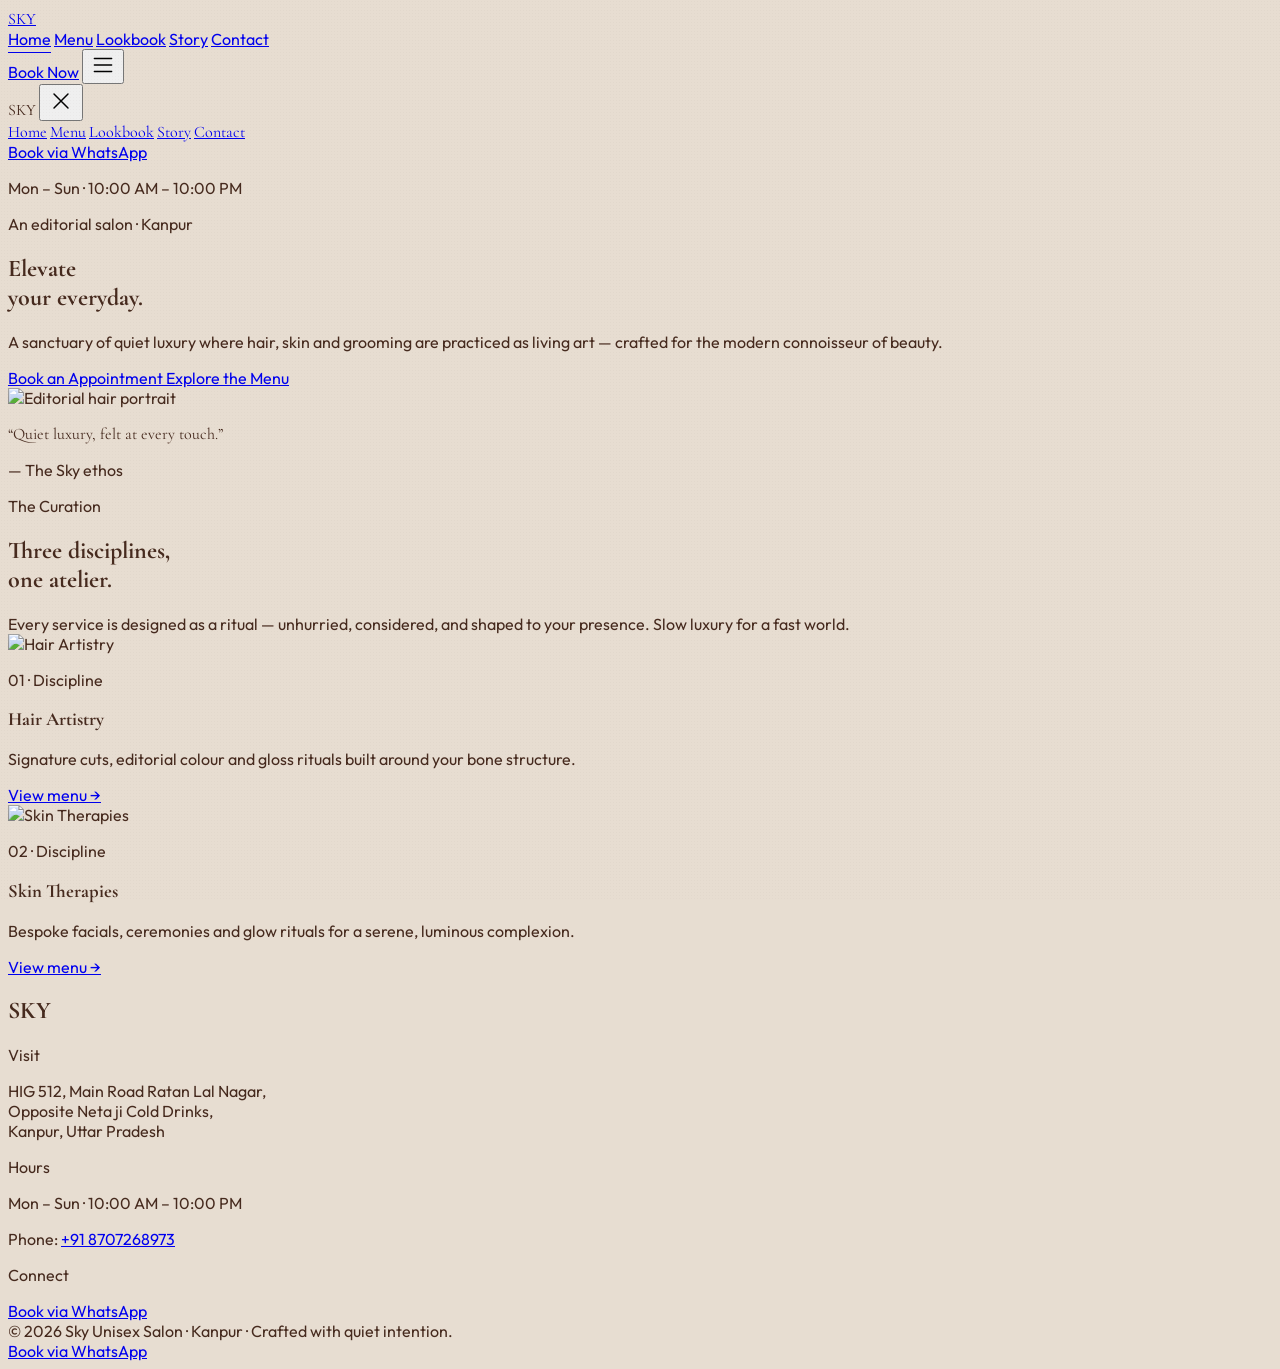
==== commit 25cfc294: "Add files via upload" ====
--- a/index.html
+++ b/index.html
@@ -1,872 +1,160 @@
 <!DOCTYPE html>
 <html lang="en">
 <head>
-<meta charset="UTF-8">
-<meta name="viewport" content="width=device-width, initial-scale=1.0">
-<title>Sky Unisex Salon — Elevate Your Everyday</title>
-<meta name="description" content="Sky Unisex Salon — premium hair artistry, skin therapies, and elite grooming. Book instantly on WhatsApp.">
-<style>
-/* ==========================================================================
-   SKY UNISEX SALON — Design System
-   Editorial minimalism. Quiet luxury. One signature: the Horizon Line.
-   ========================================================================== */
+    <meta charset="UTF-8">
+    <meta name="viewport" content="width=device-width, initial-scale=1.0">
+    <meta name="description" content="SKY Unisex Salon — Premium Hair, Skin & Grooming in Kanpur. Editorial artistry, effortless luxury.">
+    <title>SKY — Elevate Your Everyday</title>
+    <!-- Tailwind CDN for simple local loading -->
+    <script src="https://cdn.tailwindcss.com"></script>
+    <link rel="preconnect" href="https://fonts.googleapis.com">
+    <link rel="preconnect" href="https://fonts.gstatic.com" crossorigin>
+    <link href="https://fonts.googleapis.com/css2?family=Cormorant+Garamond:ital,wght@0,300;0,400;0,500;1,300;1,400&family=Outfit:wght@200;300;400;500&display=swap" rel="stylesheet">
+    <link rel="stylesheet" href="style.css">
+</head>
+<body class="bg-cream text-espresso antialiased font-light">
 
-@import url('https://fonts.googleapis.com/css2?family=Instrument+Serif:ital@0;1&family=Manrope:wght@300;400;500;600;700&display=swap');
+    <!-- NAVIGATION HEADER -->
+    <header class="fixed top-0 left-0 right-0 z-40 bg-cream/85 backdrop-blur-md border-b border-espresso/10 transition-all duration-500">
+        <div class="max-w-7xl mx-auto px-6 md:px-12 h-20 md:h-24 flex items-center justify-between">
+            <a href="index.html" class="font-serif text-2xl md:text-3xl tracking-[0.35em] text-espresso">SKY</a>
+            <nav class="hidden md:flex items-center gap-10">
+                <a href="index.html" class="nav-link font-sans text-[13px] uppercase tracking-[0.28em] text-espresso active">Home</a>
+                <a href="services.html" class="nav-link font-sans text-[13px] uppercase tracking-[0.28em] text-espresso/80 hover:text-espresso">Menu</a>
+                <a href="gallery.html" class="nav-link font-sans text-[13px] uppercase tracking-[0.28em] text-espresso/80 hover:text-espresso">Lookbook</a>
+                <a href="about.html" class="nav-link font-sans text-[13px] uppercase tracking-[0.28em] text-espresso/80 hover:text-espresso">Story</a>
+                <a href="contact.html" class="nav-link font-sans text-[13px] uppercase tracking-[0.28em] text-espresso/80 hover:text-espresso">Contact</a>
+            </nav>
+            <div class="flex items-center gap-4">
+                <a href="https://wa.me/918707268973?text=Hello%20Sky%20Unisex%20Salon%2C%20I%27d%20like%20to%20book%20an%20appointment." target="_blank" class="hidden md:inline-flex items-center bg-espresso text-cream px-6 py-3 text-[11px] uppercase tracking-[0.28em] hover:bg-espresso-deep transition-colors">Book Now</a>
+                <button onclick="toggleMobileMenu()" class="md:hidden text-espresso" aria-label="Open menu">
+                    <svg xmlns="http://www.w3.org/2000/svg" width="26" height="26" fill="none" stroke="currentColor" stroke-width="1.25" viewBox="0 0 24 24"><path stroke-linecap="round" stroke-linejoin="round" d="M4 6h16M4 12h16M4 18h16"/></svg>
+                </button>
+            </div>
+        </div>
+    </header>
 
-:root{
-  /* ---- Color tokens ---- */
-  --cream:        #E7DDD1;   /* primary background */
-  --cream-dim:    #DED2C3;   /* recessed panels on cream */
-  --white:        #FBF8F3;   /* crisp contrast panel */
-  --espresso:     #462A1E;   /* primary type / CTA */
-  --ink:          #251309;   /* deepest depth, footer, dark sections */
-  --stone:        #B8A88F;   /* muted mid-tone: borders, captions, dividers */
-  --gold-thread:  #A9835A;   /* horizon-gradient midpoint — used ONLY in the horizon signature + link underlines */
-
-  /* ---- Type ---- */
-  --font-display: "Instrument Serif", Georgia, "Times New Roman", serif;
-  --font-body: "Manrope", -apple-system, BlinkMacSystemFont, "Segoe UI", sans-serif;
-
-  /* ---- Scale ---- */
-  --fs-hero:   clamp(2.75rem, 7vw, 6rem);
-  --fs-h1:     clamp(2.25rem, 4.5vw, 3.75rem);
-  --fs-h2:     clamp(1.75rem, 3vw, 2.75rem);
-  --fs-h3:     clamp(1.25rem, 1.6vw, 1.5rem);
-  --fs-lead:   clamp(1.05rem, 1.4vw, 1.25rem);
-  --fs-body:   1rem;
-  --fs-small:  0.8125rem;
-  --fs-eyebrow: 0.75rem;
-
-  --container: 1240px;
-  --gutter: clamp(1.25rem, 5vw, 4rem);
-
-  --ease: cubic-bezier(.22,.61,.36,1);
-}
-
-/* ---- Reset ---- */
-*, *::before, *::after{ box-sizing: border-box; }
-html{ scroll-behavior: smooth; }
-body{
-  margin:0;
-  background: var(--cream);
-  color: var(--espresso);
-  font-family: var(--font-body);
-  font-size: var(--fs-body);
-  line-height: 1.6;
-  -webkit-font-smoothing: antialiased;
-  overflow-x: hidden;
-}
-img, svg{ display:block; max-width:100%; }
-a{ color:inherit; text-decoration:none; }
-ul{ list-style:none; margin:0; padding:0; }
-button{ font-family: inherit; cursor:pointer; }
-h1,h2,h3,h4,p{ margin:0; }
-
-@media (prefers-reduced-motion: reduce){
-  *, *::before, *::after{
-    animation-duration: 0.01ms !important;
-    animation-iteration-count: 1 !important;
-    transition-duration: 0.01ms !important;
-    scroll-behavior: auto !important;
-  }
-}
-
-:focus-visible{
-  outline: 2px solid var(--espresso);
-  outline-offset: 3px;
-}
-
-/* ---- Layout ---- */
-.wrap{
-  max-width: var(--container);
-  margin: 0 auto;
-  padding-left: var(--gutter);
-  padding-right: var(--gutter);
-}
-.section{ padding: clamp(4rem, 9vw, 8rem) 0; }
-.section-tight{ padding: clamp(2.5rem, 5vw, 4.5rem) 0; }
-
-.eyebrow{
-  font-family: var(--font-body);
-  font-size: var(--fs-eyebrow);
-  letter-spacing: 0.18em;
-  text-transform: uppercase;
-  color: var(--stone);
-  font-weight: 600;
-}
-.on-dark .eyebrow{ color: #9c8874; }
-
-h1, .h1{ font-family: var(--font-display); font-size: var(--fs-h1); font-weight:400; line-height:1.05; letter-spacing:-0.01em; }
-h2, .h2{ font-family: var(--font-display); font-size: var(--fs-h2); font-weight:400; line-height:1.1; letter-spacing:-0.01em; }
-h3, .h3{ font-family: var(--font-display); font-size: var(--fs-h3); font-weight:400; }
-.lead{ font-size: var(--fs-lead); color:#5c4535; max-width: 46ch; }
-.on-dark .lead{ color: #cbb9a3; }
-em, i{ font-style: italic; }
-.serif-italic{ font-family: var(--font-display); font-style: italic; }
-
-/* ==========================================================================
-   Horizon Line — signature element
-   A thin cream→gold→espresso gradient thread. Appears under the wordmark,
-   as a scroll-revealed section divider, and as an atmospheric wash in hero.
-   ========================================================================== */
-.horizon{
-  height: 2px;
-  width: 100%;
-  background: linear-gradient(90deg, var(--cream) 0%, var(--gold-thread) 50%, var(--espresso) 100%);
-  transform: scaleX(0);
-  transform-origin: center;
-  transition: transform 1.1s var(--ease);
-}
-.horizon.in-view{ transform: scaleX(1); }
-
-.horizon-mark{
-  width: 46px;
-  height: 2px;
-  background: linear-gradient(90deg, var(--gold-thread), var(--espresso));
-  margin-top: 6px;
-}
-
-.horizon-wash{
-  position:absolute;
-  inset:0;
-  pointer-events:none;
-  background: linear-gradient(180deg, transparent 0%, transparent 52%, rgba(169,131,90,0.10) 62%, rgba(70,42,30,0.14) 100%);
-}
-
-/* ==========================================================================
-   Navigation
-   ========================================================================== */
-.nav{
-  position: sticky;
-  top:0;
-  z-index: 100;
-  background: rgba(231,221,209,0.86);
-  backdrop-filter: blur(10px);
-  border-bottom: 1px solid rgba(70,42,30,0.1);
-}
-.nav-row{
-  display:flex;
-  align-items:center;
-  justify-content: space-between;
-  padding: 1.1rem var(--gutter);
-  max-width: var(--container);
-  margin: 0 auto;
-}
-.wordmark{
-  font-family: var(--font-display);
-  font-size: 1.5rem;
-  letter-spacing: 0.04em;
-  display: inline-flex;
-  flex-direction: column;
-  align-items: flex-start;
-  line-height: 1.1;
-}
-.nav-links{
-  display:flex;
-  align-items:center;
-  gap: 2.25rem;
-}
-.nav-links a{
-  font-size: 0.875rem;
-  letter-spacing: 0.02em;
-  position: relative;
-  padding: 0.25rem 0;
-}
-.nav-links a::after{
-  content:"";
-  position:absolute;
-  left:0; right:0; bottom:-2px;
-  height:1px;
-  background: var(--gold-thread);
-  transform: scaleX(0);
-  transform-origin: left;
-  transition: transform .35s var(--ease);
-}
-.nav-links a:hover::after, .nav-links a.active::after{ transform: scaleX(1); }
-.nav-links a.active{ color: var(--espresso); font-weight: 600; }
-
-.btn{
-  display:inline-flex;
-  align-items:center;
-  gap:0.55rem;
-  font-size: 0.875rem;
-  font-weight:600;
-  letter-spacing:0.02em;
-  padding: 0.85rem 1.6rem;
-  border-radius: 999px;
-  border: 1px solid transparent;
-  transition: transform .3s var(--ease), background .3s var(--ease), color .3s var(--ease), border-color .3s var(--ease);
-  white-space: nowrap;
-}
-.btn-primary{ background: var(--espresso); color: var(--cream); }
-.btn-primary:hover{ background: var(--ink); transform: translateY(-2px); }
-.btn-ghost{ border-color: var(--espresso); color: var(--espresso); }
-.btn-ghost:hover{ background: var(--espresso); color:var(--cream); }
-.btn-on-dark{ background: var(--cream); color: var(--espresso); }
-.btn-on-dark:hover{ background: var(--white); transform: translateY(-2px); }
-.btn-sm{ padding: 0.6rem 1.15rem; font-size: 0.8rem; }
-
-.hamburger{
-  display:none;
-  flex-direction:column;
-  gap:5px;
-  background:none;
-  border:none;
-  padding:8px;
-}
-.hamburger span{ width:22px; height:1.5px; background: var(--espresso); transition: transform .3s var(--ease), opacity .3s var(--ease); }
-.hamburger.is-open span:nth-child(1){ transform: translateY(6.5px) rotate(45deg); }
-.hamburger.is-open span:nth-child(2){ opacity:0; }
-.hamburger.is-open span:nth-child(3){ transform: translateY(-6.5px) rotate(-45deg); }
-
-.mobile-overlay{
-  position: fixed;
-  inset:0;
-  background: var(--cream);
-  z-index: 99;
-  display:flex;
-  flex-direction:column;
-  align-items:center;
-  justify-content:center;
-  gap: 2rem;
-  transform: translateY(-100%);
-  transition: transform .5s var(--ease);
-}
-.mobile-overlay.is-open{ transform: translateY(0); }
-.mobile-overlay a{ font-family: var(--font-display); font-size: 2rem; }
-
-/* ==========================================================================
-   Photo-frame — abstract chiaroscuro placeholder (stand-in for photography)
-   ========================================================================== */
-.photo-frame{
-  position:relative;
-  overflow:hidden;
-  background:
-    radial-gradient(120% 90% at 20% 15%, rgba(251,248,243,0.20), transparent 55%),
-    radial-gradient(100% 80% at 85% 90%, rgba(0,0,0,0.35), transparent 60%),
-    linear-gradient(150deg, var(--stone) 0%, var(--espresso) 62%, var(--ink) 100%);
-}
-.photo-frame::before{
-  content:"";
-  position:absolute; inset:0;
-  opacity:0.18;
-  mix-blend-mode: overlay;
-  background-image: url("data:image/svg+xml;utf8,<svg xmlns='http://www.w3.org/2000/svg' width='120' height='120'><filter id='n'><feTurbulence type='fractalNoise' baseFrequency='0.9' numOctaves='2' stitchTiles='stitch'/></filter><rect width='100%25' height='100%25' filter='url(%23n)'/></svg>");
-}
-.photo-frame .frame-label{
-  position:absolute;
-  left: 1rem; bottom: 0.9rem;
-  right: 1rem;
-  font-family: var(--font-display);
-  font-style: italic;
-  font-size: 0.85rem;
-  color: rgba(251,248,243,0.82);
-  letter-spacing: 0.01em;
-}
-.photo-frame .frame-tag{
-  position:absolute;
-  top:1rem; left:1rem;
-  font-size: 0.65rem;
-  letter-spacing:0.14em;
-  text-transform:uppercase;
-  color: rgba(251,248,243,0.6);
-  border:1px solid rgba(251,248,243,0.35);
-  padding:0.25rem 0.55rem;
-  border-radius:999px;
-}
-.photo-frame img{ position:absolute; inset:0; width:100%; height:100%; object-fit:cover; }
-
-/* ==========================================================================
-   Reveal-on-scroll
-   ========================================================================== */
-.reveal{ opacity:0; transform: translateY(28px); transition: opacity .9s var(--ease), transform .9s var(--ease); }
-.reveal.in-view{ opacity:1; transform:none; }
-.reveal-delay-1{ transition-delay: .12s; }
-.reveal-delay-2{ transition-delay: .24s; }
-.reveal-delay-3{ transition-delay: .36s; }
-
-/* ==========================================================================
-   Hero
-   ========================================================================== */
-.hero{
-  position:relative;
-  display:grid;
-  grid-template-columns: 1fr 1fr;
-  align-items:stretch;
-  min-height: 88vh;
-  background: var(--cream);
-  overflow:hidden;
-}
-.hero-copy{
-  display:flex;
-  flex-direction:column;
-  justify-content:center;
-  padding: 3rem var(--gutter) 3rem clamp(1.25rem,6vw,6.5rem);
-  position:relative;
-  z-index:2;
-}
-.hero-copy h1{ margin-top:1.25rem; }
-.hero-copy .lead{ margin-top:1.5rem; }
-.hero-actions{ display:flex; gap:1rem; margin-top:2.5rem; flex-wrap:wrap; }
-.hero-visual{ position:relative; }
-.hero-visual .photo-frame{ position:absolute; inset: 6% 6% 6% 0; }
-
-/* ==========================================================================
-   Pillars (services overview)
-   ========================================================================== */
-.pillars{
-  display:grid;
-  grid-template-columns: repeat(3, 1fr);
-  border-top: 1px solid rgba(70,42,30,0.15);
-}
-.pillar{
-  padding: 3rem 2.25rem;
-  border-right: 1px solid rgba(70,42,30,0.15);
-  transition: background .4s var(--ease);
-}
-.pillar:last-child{ border-right:none; }
-.pillar:hover{ background: rgba(70,42,30,0.05); }
-.pillar .num{ font-family:var(--font-display); font-style:italic; color: var(--stone); font-size:1rem; }
-.pillar h3{ margin-top:1rem; }
-.pillar p{ margin-top:0.85rem; color:#5c4535; font-size:0.95rem; }
-.pillar .pillar-link{ display:inline-flex; align-items:center; gap:0.4rem; margin-top:1.5rem; font-size:0.8rem; font-weight:600; letter-spacing:0.03em; border-bottom:1px solid var(--gold-thread); padding-bottom:2px; }
-
-/* ==========================================================================
-   Philosophy — "The Sky Experience"
-   ========================================================================== */
-.philosophy{
-  background: var(--ink);
-  color: var(--cream);
-  position:relative;
-}
-.philosophy .wrap{ max-width: 900px; text-align:center; }
-.philosophy h2{ color: var(--white); }
-.philosophy .lead{ margin: 1.75rem auto 0; color:#cbb9a3; }
-
-/* ==========================================================================
-   Split feature row (image + text alternating)
-   ========================================================================== */
-.split{
-  display:grid;
-  grid-template-columns: 1fr 1fr;
-  gap: clamp(2rem, 6vw, 5rem);
-  align-items:center;
-}
-.split.reverse .split-visual{ order:2; }
-.split-visual .photo-frame{ aspect-ratio: 4/5; width:100%; }
-.split .eyebrow{ margin-bottom:1rem; display:block; }
-.split .lead{ margin-top:1.25rem; }
-
-/* ==========================================================================
-   Location card
-   ========================================================================== */
-.location-card{
-  background: var(--espresso);
-  color: var(--cream);
-  border-radius: 4px;
-  padding: clamp(2rem, 5vw, 3.5rem);
-  display:grid;
-  grid-template-columns: 1.1fr 1fr;
-  gap: 3rem;
-  align-items:center;
-  overflow:hidden;
-  position:relative;
-}
-.location-card::before{
-  content:"";
-  position:absolute; inset:0;
-  background-image: linear-gradient(rgba(251,248,243,0.05) 1px, transparent 1px), linear-gradient(90deg, rgba(251,248,243,0.05) 1px, transparent 1px);
-  background-size: 44px 44px;
-  opacity:.5;
-}
-.location-card .content{ position:relative; z-index:1; }
-.location-card .map-plate{
-  position:relative; z-index:1;
-  aspect-ratio: 4/3;
-  border: 1px solid rgba(251,248,243,0.25);
-  border-radius:2px;
-  display:flex;
-  align-items:center;
-  justify-content:center;
-  background: rgba(251,248,243,0.04);
-}
-.location-list{ margin-top:1.75rem; display:flex; flex-direction:column; gap:0.6rem; font-size:0.95rem; color:#e7ddd1cc; }
-.location-list b{ color: var(--cream); }
-
-/* ==========================================================================
-   Footer
-   ========================================================================== */
-.site-footer{ background: var(--ink); color: var(--cream); }
-.footer-top{ display:grid; grid-template-columns: 1.3fr 1fr 1fr 1fr; gap:3rem; padding: clamp(3rem,7vw,5.5rem) 0 3rem; }
-.footer-brand .wordmark{ color: var(--cream); }
-.footer-brand p{ margin-top:1rem; color:#a99783; font-size:0.9rem; max-width:32ch; }
-.footer-col h4{ font-family:var(--font-body); font-size:0.75rem; letter-spacing:0.14em; text-transform:uppercase; color:#9c8874; margin-bottom:1.1rem; }
-.footer-col ul{ display:flex; flex-direction:column; gap:0.65rem; }
-.footer-col a{ font-size:0.9rem; color:#e3d8c8; transition: color .3s; }
-.footer-col a:hover{ color: var(--gold-thread); }
-.footer-bottom{ border-top:1px solid rgba(251,248,243,0.12); padding: 1.5rem 0 2.5rem; display:flex; justify-content:space-between; align-items:center; flex-wrap:wrap; gap:1rem; font-size:0.8rem; color:#8a7a68; }
-.ig-grid{ display:grid; grid-template-columns: repeat(6,1fr); gap:2px; margin-bottom: 2.5rem; }
-.ig-grid .photo-frame{ aspect-ratio:1/1; }
-
-/* ==========================================================================
-   Sticky mobile WhatsApp bar
-   ========================================================================== */
-.mobile-book-bar{
-  position: fixed;
-  left:0; right:0; bottom:0;
-  z-index: 90;
-  display:none;
-  padding: 0.85rem var(--gutter);
-  background: rgba(37,19,9,0.92);
-  backdrop-filter: blur(8px);
-}
-.mobile-book-bar .btn{ width:100%; justify-content:center; }
-
-/* ==========================================================================
-   Rate list (services page)
-   ========================================================================== */
-.tabs{ display:flex; gap:0.5rem; flex-wrap:wrap; border-bottom:1px solid rgba(70,42,30,0.18); padding-bottom: 1.25rem; }
-.tab-btn{
-  background:none; border:1px solid rgba(70,42,30,0.25);
-  padding: 0.6rem 1.25rem; border-radius:999px;
-  font-size:0.85rem; letter-spacing:0.02em; color:#5c4535;
-  transition: all .3s var(--ease);
-}
-.tab-btn.active, .tab-btn:hover{ background: var(--espresso); color: var(--cream); border-color: var(--espresso); }
-
-.rate-panel{ display:none; padding-top: 2.5rem; }
-.rate-panel.active{ display:block; }
-.rate-group h3{ margin-bottom:1.5rem; }
-.rate-row{
-  display:flex;
-  align-items:baseline;
-  gap:0.75rem;
-  padding: 1rem 0;
-  border-bottom: 1px dashed rgba(70,42,30,0.22);
-}
-.rate-row .name{ font-size:1.02rem; }
-.rate-row .name span{ display:block; font-size:0.82rem; color: var(--stone); margin-top:0.15rem; font-family: var(--font-body); }
-.rate-row .leader{ flex:1; border-bottom:1px dotted rgba(70,42,30,0.35); transform: translateY(-6px); }
-.rate-row .price{ font-family: var(--font-display); font-size:1.15rem; white-space:nowrap; }
-.rate-row .book-link{ font-size:0.72rem; letter-spacing:0.08em; text-transform:uppercase; border-bottom:1px solid var(--gold-thread); white-space:nowrap; padding-bottom:1px; }
-.rate-group{ margin-bottom: 3rem; }
-.rate-note{ font-size:0.8rem; color: var(--stone); margin-top:2.5rem; font-style:italic; }
-
-/* ==========================================================================
-   Gallery / lookbook (masonry via CSS columns)
-   ========================================================================== */
-.filter-chips{ display:flex; gap:0.6rem; flex-wrap:wrap; }
-.chip{
-  background:none; border:1px solid rgba(70,42,30,0.28);
-  padding:0.55rem 1.15rem; border-radius:999px; font-size:0.82rem; color:#5c4535;
-  transition: all .3s var(--ease);
-}
-.chip.active, .chip:hover{ background:var(--espresso); color:var(--cream); border-color:var(--espresso); }
-.masonry{ columns: 3 260px; column-gap: 1.1rem; margin-top: 2.75rem; }
-.masonry-item{ break-inside: avoid; margin-bottom: 1.1rem; display:none; }
-.masonry-item.show{ display:block; }
-.masonry-item .photo-frame{ transition: transform .3s var(--ease); }
-.masonry-item .frame-inner{ overflow:hidden; border-radius:2px; }
-.masonry-item:hover .photo-frame{ transform: scale(1.035); }
-
-/* ==========================================================================
-   About — timeline / stats
-   ========================================================================== */
-.stat-bar{ display:grid; grid-template-columns: repeat(4,1fr); border-top:1px solid rgba(70,42,30,0.15); border-bottom:1px solid rgba(70,42,30,0.15); }
-.stat{ padding: 2.5rem 1.5rem; text-align:center; border-right:1px solid rgba(70,42,30,0.15); }
-.stat:last-child{ border-right:none; }
-.stat .value{ font-family:var(--font-display); font-size:clamp(2rem,3.2vw,2.75rem); }
-.stat .label{ margin-top:0.5rem; font-size:0.78rem; letter-spacing:0.08em; text-transform:uppercase; color:var(--stone); }
-
-.stylists{ display:grid; grid-template-columns: repeat(3,1fr); gap:2rem; margin-top:3rem; }
-.stylist .photo-frame{ aspect-ratio: 3/4; margin-bottom:1.1rem; }
-.stylist h3{ font-size:1.2rem; }
-.stylist .role{ font-size:0.82rem; color:var(--stone); margin-top:0.2rem; letter-spacing:0.03em; }
-
-.timeline{ margin-top:3rem; display:flex; flex-direction:column; }
-.tl-row{ display:grid; grid-template-columns: 110px 1fr; gap:2rem; padding: 1.75rem 0; border-top:1px solid rgba(70,42,30,0.15); }
-.tl-row:last-child{ border-bottom:1px solid rgba(70,42,30,0.15); }
-.tl-year{ font-family:var(--font-display); font-style:italic; font-size:1.3rem; color:var(--stone); }
-.tl-copy p{ color:#5c4535; margin-top:0.35rem; max-width:60ch; }
-
-/* ==========================================================================
-   Contact page
-   ========================================================================== */
-.contact-grid{ display:grid; grid-template-columns: 1fr 1fr; gap: clamp(2.5rem,6vw,5rem); }
-.info-row{ display:flex; gap:1.25rem; padding: 1.5rem 0; border-bottom:1px solid rgba(70,42,30,0.15); }
-.info-row .k{ width:130px; flex-shrink:0; font-size:0.78rem; letter-spacing:0.08em; text-transform:uppercase; color:var(--stone); }
-.info-row .v{ font-size:1rem; }
-.info-row .v span{ display:block; font-size:0.85rem; color:#5c4535; }
-
-.qform{ display:flex; flex-direction:column; gap:1.25rem; }
-.qform label{ font-size:0.78rem; letter-spacing:0.08em; text-transform:uppercase; color:var(--stone); margin-bottom:0.5rem; display:block; }
-.qform input, .qform textarea{
-  width:100%; background:transparent; border:none; border-bottom:1px solid rgba(70,42,30,0.35);
-  padding: 0.65rem 0.1rem; font-family:var(--font-body); font-size:1rem; color:var(--espresso);
-  transition: border-color .3s;
-}
-.qform input:focus, .qform textarea:focus{ border-color: var(--espresso); outline:none; }
-.qform textarea{ resize:vertical; min-height:90px; }
-
-.social-row{ display:flex; gap:1rem; margin-top:1.75rem; }
-.social-pill{ border:1px solid var(--espresso); border-radius:999px; padding:0.55rem 1.25rem; font-size:0.82rem; }
-.social-pill:hover{ background:var(--espresso); color:var(--cream); }
-
-.map-embed{ border:none; width:100%; aspect-ratio: 16/10; filter: grayscale(0.55) sepia(0.18) contrast(1.05); border-radius:2px; }
-
-/* ==========================================================================
-   Page hero (interior pages)
-   ========================================================================== */
-.page-hero{ padding: clamp(3.5rem,8vw,6rem) 0 clamp(2.5rem,5vw,3.5rem); }
-.page-hero h1{ margin-top:1rem; max-width: 16ch; }
-.page-hero .lead{ margin-top:1.25rem; }
-
-/* ==========================================================================
-   Responsive
-   ========================================================================== */
-@media (max-width: 980px){
-  .nav-links{ display:none; }
-  .hamburger{ display:flex; }
-  .hero{ grid-template-columns: 1fr; min-height:auto; }
-  .hero-visual{ height:52vh; order:-1; }
-  .hero-visual .photo-frame{ inset:0; }
-  .hero-copy{ padding: 2.75rem var(--gutter); }
-  .pillars{ grid-template-columns:1fr; }
-  .pillar{ border-right:none; border-bottom:1px solid rgba(70,42,30,0.15); }
-  .split, .split.reverse{ grid-template-columns:1fr; }
-  .split.reverse .split-visual{ order:0; }
-  .location-card{ grid-template-columns:1fr; }
-  .footer-top{ grid-template-columns: 1fr 1fr; }
-  .stat-bar{ grid-template-columns: repeat(2,1fr); }
-  .stat:nth-child(2){ border-right:none; }
-  .stylists{ grid-template-columns:1fr 1fr; }
-  .masonry{ columns: 2 200px; }
-  .contact-grid{ grid-template-columns:1fr; }
-  .ig-grid{ grid-template-columns: repeat(3,1fr); }
-  .mobile-book-bar{ display:block; }
-}
-@media (max-width: 560px){
-  .footer-top{ grid-template-columns: 1fr; }
-  .stylists{ grid-template-columns:1fr; }
-  .masonry{ columns: 1; }
-  .tl-row{ grid-template-columns: 1fr; gap:0.4rem; }
-}
-
-/* ---- Print (rate list download) ---- */
-@media print{
-  .nav, .site-footer, .mobile-book-bar, .horizon, .page-hero .btn{ display:none !important; }
-  body{ background:#fff; color:#000; }
-  .rate-row .price{ color:#000; }
-  .tabs{ display:none !important; }
-  .rate-panel{ display:block !important; margin-bottom: 2rem; page-break-inside: avoid; }
-}
-
-</style>
-</head>
-<body>
-
-<nav class="nav">
-  <div class="nav-row">
-    <a href="index.html" class="wordmark">Sky<div class="horizon-mark"></div></a>
-    <div class="nav-links">
-      <a href="index.html">Home</a>
-      <a href="services.html">Services</a>
-      <a href="gallery.html">Lookbook</a>
-      <a href="about.html">Our Story</a>
-      <a href="contact.html">Contact</a>
-    </div>
-    <div style="display:flex; align-items:center; gap:0.75rem;">
-      <a href="#" class="btn btn-primary" data-wa="Hi Sky Unisex Salon, I'd like to book an appointment.">Book Now</a>
-      <button class="hamburger" aria-label="Menu"><span></span><span></span><span></span></button>
-    </div>
-  </div>
-</nav>
-
-<div class="mobile-overlay">
-  <a href="index.html">Home</a>
-  <a href="services.html">Services</a>
-  <a href="gallery.html">Lookbook</a>
-  <a href="about.html">Our Story</a>
-  <a href="contact.html">Contact</a>
-  <a href="#" class="btn btn-primary" data-wa="Hi Sky Unisex Salon, I'd like to book an appointment.">Book Now</a>
-</div>
-
-<!-- HERO -->
-<header class="hero">
-  <div class="horizon-wash"></div>
-  <div class="hero-copy">
-    <span class="eyebrow">Sky Unisex Salon — Kanpur</span>
-    <h1>Elevate Your <em class="serif-italic">Everyday.</em></h1>
-    <p class="lead">Precision hair artistry, restorative skin therapies, and elite grooming — composed with the quiet confidence of true craft.</p>
-    <div class="hero-actions">
-      <a href="#" class="btn btn-primary" data-wa="Hi Sky Unisex Salon, I'd like to book an appointment.">Book an Appointment</a>
-      <a href="services.html" class="btn btn-ghost">View Rate List</a>
-    </div>
-  </div>
-  <div class="hero-visual">
-    <div class="photo-frame">
-      <span class="frame-tag">Ed. 01</span>
-      <span class="frame-label">Editorial portrait — studio light, shallow depth of field</span>
-    </div>
-  </div>
-</header>
-
-<div class="wrap"><div class="horizon reveal"></div></div>
-
-<!-- SERVICES OVERVIEW -->
-<section class="wrap section-tight">
-  <div class="pillars">
-    <div class="pillar reveal">
-      <span class="num">01</span>
-      <h3>Hair Artistry</h3>
-      <p>Cut, colour, and texture work built around how you actually live — never a trend cycle.</p>
-      <a href="services.html#hair" class="pillar-link">Explore Hair →</a>
-    </div>
-    <div class="pillar reveal reveal-delay-1">
-      <span class="num">02</span>
-      <h3>Skin Therapies</h3>
-      <p>Facials and treatments that read the skin before they treat it, for a finish that looks like rest, not makeup.</p>
-      <a href="services.html#skin" class="pillar-link">Explore Skin →</a>
-    </div>
-    <div class="pillar reveal reveal-delay-2">
-      <span class="num">03</span>
-      <h3>Elite Grooming</h3>
-      <p>A grooming standard for men who notice detail everywhere else in their lives.</p>
-      <a href="services.html#grooming" class="pillar-link">Explore Grooming →</a>
-    </div>
-  </div>
-</section>
-
-<div class="wrap"><div class="horizon reveal"></div></div>
-
-<!-- PHILOSOPHY -->
-<section class="philosophy section on-dark">
-  <div class="wrap reveal">
-    <span class="eyebrow">The Sky Experience</span>
-    <h2 style="margin-top:1rem;">Personal, never performative.</h2>
-    <p class="lead">Every service begins with a conversation, not a menu. We read your hair's history, your skin's habits, and the week ahead of you — then work toward the version of you that feels most like you, only clearer.</p>
-    <p class="lead" style="margin-top:1.25rem;">This is the philosophy Sky has practiced since day one: beauty as craft, not spectacle.</p>
-  </div>
-</section>
-
-<!-- LOOKBOOK PREVIEW -->
-<section class="wrap section">
-  <div class="split reveal">
-    <div class="split-copy">
-      <span class="eyebrow">Lookbook</span>
-      <h2>Real transformations, quietly documented.</h2>
-      <p class="lead">A visual record of colour work, cuts, and grooming — shot the way we work: unhurried, precise, and true to the person in the chair.</p>
-      <a href="gallery.html" class="btn btn-ghost" style="margin-top:1.75rem;">View the Full Lookbook</a>
-    </div>
-    <div class="split-visual">
-      <div class="photo-frame">
-        <span class="frame-tag">Ed. 04</span>
-        <span class="frame-label">Editorial — balayage reveal, macro texture detail</span>
-      </div>
-    </div>
-  </div>
-</section>
-
-<!-- LOCATION -->
-<section class="wrap section-tight">
-  <div class="location-card reveal">
-    <div class="content">
-      <span class="eyebrow" style="color:#cbb9a3;">Visit</span>
-      <h2 style="color:var(--cream); margin-top:1rem;">Find Sky.</h2>
-      <div class="location-list">
-        <div><b>Address —</b> <span data-fill="address">[Shop address, area, Kanpur, Uttar Pradesh]</span></div>
-        <div><b>Hours —</b> Tue – Sun, 10:00 AM – 8:00 PM · Closed Mondays</div>
-        <div><b>Phone —</b> <span data-fill="phone">[+91 XXXXX XXXXX]</span></div>
-      </div>
-      <a href="#" class="btn btn-on-dark" data-maps style="margin-top:2rem;">Get Directions</a>
-    </div>
-    <div class="map-plate">
-      <svg width="72%" viewBox="0 0 200 160" fill="none" xmlns="http://www.w3.org/2000/svg">
-        <path d="M20 130 L80 60 L120 95 L180 30" stroke="#A9835A" stroke-width="1" opacity="0.6"/>
-        <circle cx="100" cy="72" r="4" fill="#E7DDD1"/>
-        <path d="M100 72 C100 55 122 55 122 72 C122 86 100 100 100 100 C100 100 78 86 78 72 C78 55 100 55 100 72Z" stroke="#E7DDD1" stroke-width="1.2" opacity="0.85"/>
-      </svg>
-    </div>
-  </div>
-</section>
-
-<!-- FOOTER -->
-<footer class="site-footer">
-  <div class="wrap">
-    <div class="footer-top">
-      <div class="footer-brand">
-        <div class="wordmark">Sky</div>
-        <div class="horizon-mark"></div>
-        <p>Premium hair, skin, and grooming artistry in Kanpur. Quiet luxury, effortlessly delivered.</p>
-      </div>
-      <div class="footer-col">
-        <h4>Explore</h4>
-        <ul>
-          <li><a href="index.html">Home</a></li>
-          <li><a href="services.html">Rate List</a></li>
-          <li><a href="gallery.html">Lookbook</a></li>
-          <li><a href="about.html">Our Story</a></li>
-        </ul>
-      </div>
-      <div class="footer-col">
-        <h4>Visit</h4>
-        <ul>
-          <li><span data-fill="address">[Salon address, Kanpur]</span></li>
-          <li>Tue – Sun · 10 AM – 8 PM</li>
-          <li><span data-fill="phone">[+91 XXXXX XXXXX]</span></li>
-        </ul>
-      </div>
-      <div class="footer-col">
-        <h4>Follow</h4>
-        <ul>
-          <li><a href="https://instagram.com" target="_blank" rel="noopener">Instagram</a></li>
-          <li><a href="https://facebook.com" target="_blank" rel="noopener">Facebook</a></li>
-          <li><a href="contact.html">Contact</a></li>
-        </ul>
-      </div>
+    <!-- MOBILE MENU OVERLAY -->
+    <div id="mobileMenu" class="fixed inset-0 z-50 bg-cream transition-all duration-500 hidden opacity-0 flex flex-col justify-between p-6">
+        <div class="flex items-center justify-between h-20">
+            <span class="font-serif text-2xl tracking-[0.35em] text-espresso">SKY</span>
+            <button onclick="toggleMobileMenu()" class="text-espresso" aria-label="Close menu">
+                <svg xmlns="http://www.w3.org/2000/svg" width="28" height="28" fill="none" stroke="currentColor" stroke-width="1.25" viewBox="0 0 24 24"><path stroke-linecap="round" stroke-linejoin="round" d="M6 18L18 6M6 6l12 12"/></svg>
+            </button>
+        </div>
+        <div class="flex flex-col gap-6 pt-6">
+            <a href="index.html" class="font-serif text-4xl text-espresso">Home</a>
+            <a href="services.html" class="font-serif text-4xl text-espresso/80">Menu</a>
+            <a href="gallery.html" class="font-serif text-4xl text-espresso/80">Lookbook</a>
+            <a href="about.html" class="font-serif text-4xl text-espresso/80">Story</a>
+            <a href="contact.html" class="font-serif text-4xl text-espresso/80">Contact</a>
+        </div>
+        <div class="pt-6 border-t border-espresso/10">
+            <a href="https://wa.me/918707268973?text=Hello%20Sky%20Unisex%20Salon%2C%20I%27d%20like%20to%20book%20an%20appointment." target="_blank" class="w-full inline-flex items-center justify-center bg-espresso text-cream px-6 py-4 text-[12px] uppercase tracking-[0.28em]">Book via WhatsApp</a>
+            <p class="mt-4 text-xs text-espresso/60 uppercase tracking-[0.28em] text-center">Mon – Sun · 10:00 AM – 10:00 PM</p>
+        </div>
     </div>
 
-    <div class="ig-grid">
-      <div class="photo-frame"></div>
-      <div class="photo-frame"></div>
-      <div class="photo-frame"></div>
-      <div class="photo-frame"></div>
-      <div class="photo-frame"></div>
-      <div class="photo-frame"></div>
-    </div>
+    <!-- MAIN HERO VIEW -->
+    <main class="pt-20 md:pt-24">
+        <section class="max-w-7xl mx-auto px-6 md:px-12 pt-14 md:pt-24 pb-16 md:pb-32 grid grid-cols-12 gap-6 md:gap-10 items-end grain relative">
+            <div class="col-span-12 md:col-span-7 relative z-10 reveal">
+                <p class="text-[11px] uppercase tracking-[0.32em] text-espresso/70 mb-6">An editorial salon · Kanpur</p>
+                <h1 class="font-serif text-[14vw] md:text-[9vw] leading-[0.88] tracking-tightest text-espresso">
+                    Elevate<br><span class="italic text-espresso/80">your</span> everyday.
+                </h1>
+                <p class="mt-8 md:mt-10 max-w-md text-base md:text-lg text-espresso/75 leading-relaxed font-light">
+                    A sanctuary of quiet luxury where hair, skin and grooming are practiced as living art &mdash; crafted for the modern connoisseur of beauty.
+                </p>
+                <div class="mt-10 flex flex-wrap items-center gap-4">
+                    <a href="https://wa.me/918707268973?text=Hello%20Sky%20Unisex%20Salon%2C%20I%27d%20like%20to%20book%20an%20appointment." target="_blank" class="inline-flex items-center gap-3 bg-espresso text-cream px-7 py-4 text-[11px] uppercase tracking-[0.28em] hover:bg-espresso-deep transition-colors">
+                        Book an Appointment
+                    </a>
+                    <a href="services.html" class="inline-flex items-center gap-2 text-[11px] uppercase tracking-[0.28em] text-espresso border-b border-espresso/60 pb-1 hover:border-espresso">Explore the Menu</a>
+                </div>
+            </div>
+            <div class="col-span-12 md:col-span-5 relative">
+                <div class="relative aspect-[3/4] overflow-hidden zoom-hover shadow-lg">
+                    <img src="https://images.unsplash.com/photo-1562322140-8baeececf3df?q=80&w=1400" alt="Editorial hair portrait" class="w-full h-full object-cover">
+                </div>
+                <div class="hidden md:block absolute -bottom-8 -left-8 bg-cream border border-espresso/10 px-6 py-5 max-w-[220px]">
+                    <p class="font-serif italic text-2xl leading-tight text-espresso">&ldquo;Quiet luxury, felt at every touch.&rdquo;</p>
+                    <p class="mt-3 text-[10px] uppercase tracking-[0.32em] text-espresso/60">&mdash; The Sky ethos</p>
+                </div>
+            </div>
+        </section>
 
-    <div class="footer-bottom">
-      <span>© 2026 Sky Unisex Salon. All rights reserved.</span>
-      <span>Crafted by A-Hub Media</span>
-    </div>
-  </div>
-</footer>
+        <!-- DISCIPLINE SECTION -->
+        <section class="max-w-7xl mx-auto px-6 md:px-12 py-24 md:py-32 border-t border-espresso/15">
+            <div class="grid grid-cols-12 mb-16 gap-10 items-end">
+                <div class="col-span-12 md:col-span-6">
+                    <p class="text-[11px] uppercase tracking-[0.32em] text-espresso/70 mb-4">The Curation</p>
+                    <h2 class="font-serif text-5xl md:text-7xl leading-[0.95] tracking-tight text-espresso">Three disciplines,<br> one atelier.</h2>
+                </div>
+                <div class="col-span-12 md:col-span-4 md:col-start-8 text-espresso/75 leading-relaxed">
+                    Every service is designed as a ritual &mdash; unhurried, considered, and shaped to your presence. Slow luxury for a fast world.
+                </div>
+            </div>
 
-<div class="mobile-book-bar">
-  <a href="#" class="btn btn-on-dark" data-wa="Hi Sky Unisex Salon, I'd like to book an appointment.">Book an Appointment</a>
-</div>
+            <!-- Asymmetric Grid List -->
+            <div class="space-y-16">
+                <div class="grid grid-cols-12 gap-6 md:gap-14 items-center">
+                    <div class="col-span-12 md:col-span-6 zoom-hover overflow-hidden aspect-[5/6]">
+                        <img src="https://images.unsplash.com/photo-1522335789203-aabd1fc54bc9?q=80&w=1200" alt="Hair Artistry" class="w-full h-full object-cover">
+                    </div>
+                    <div class="col-span-12 md:col-span-6">
+                        <p class="text-[11px] uppercase tracking-[0.32em] text-espresso/50 mb-4">01 · Discipline</p>
+                        <h3 class="font-serif text-4xl md:text-6xl text-espresso leading-none">Hair Artistry</h3>
+                        <p class="mt-6 md:mt-8 text-espresso/75 leading-relaxed max-w-md">Signature cuts, editorial colour and gloss rituals built around your bone structure.</p>
+                        <a href="services.html" class="mt-8 inline-flex items-center gap-2 text-[11px] uppercase tracking-[0.28em] text-espresso border-b border-espresso/60 pb-1">View menu &rarr;</a>
+                    </div>
+                </div>
+                <div class="grid grid-cols-12 gap-6 md:gap-14 items-center">
+                    <div class="col-span-12 md:col-span-6 md:order-2 zoom-hover overflow-hidden aspect-[5/6]">
+                        <img src="https://images.unsplash.com/photo-1608248597481-496100c8c836?q=80&w=1200" alt="Skin Therapies" class="w-full h-full object-cover">
+                    </div>
+                    <div class="col-span-12 md:col-span-6 md:order-1">
+                        <p class="text-[11px] uppercase tracking-[0.32em] text-espresso/50 mb-4">02 · Discipline</p>
+                        <h3 class="font-serif text-4xl md:text-6xl text-espresso leading-none">Skin Therapies</h3>
+                        <p class="mt-6 md:mt-8 text-espresso/75 leading-relaxed max-w-md">Bespoke facials, ceremonies and glow rituals for a serene, luminous complexion.</p>
+                        <a href="services.html" class="mt-8 inline-flex items-center gap-2 text-[11px] uppercase tracking-[0.28em] text-espresso border-b border-espresso/60 pb-1">View menu &rarr;</a>
+                    </div>
+                </div>
+            </div>
+        </section>
+    </main>
 
-<script>
-/* Sky Unisex Salon — shared interactions */
+    <!-- FOOTER -->
+    <footer class="bg-espresso text-cream pt-24 pb-12">
+        <div class="max-w-7xl mx-auto px-6 md:px-12 text-center">
+            <h2 class="font-serif text-[22vw] md:text-[18vw] leading-[0.85] tracking-tightest text-cream/95 select-none mb-12">SKY</h2>
+            <div class="grid grid-cols-1 md:grid-cols-3 gap-12 border-t border-cream/15 pt-14 text-left text-sm text-cream/80">
+                <div>
+                    <p class="text-[11px] uppercase tracking-[0.32em] text-cream/60 mb-4">Visit</p>
+                    <p class="leading-relaxed">HIG 512, Main Road Ratan Lal Nagar,<br>Opposite Neta ji Cold Drinks,<br>Kanpur, Uttar Pradesh</p>
+                </div>
+                <div>
+                    <p class="text-[11px] uppercase tracking-[0.32em] text-cream/60 mb-4">Hours</p>
+                    <p>Mon – Sun · 10:00 AM – 10:00 PM</p>
+                    <p class="mt-2">Phone: <a href="tel:918707268973" class="hover:underline">+91 8707268973</a></p>
+                </div>
+                <div>
+                    <p class="text-[11px] uppercase tracking-[0.32em] text-cream/60 mb-4">Connect</p>
+                    <a href="https://wa.me/918707268973" target="_blank" class="inline-block bg-cream text-espresso px-6 py-3 text-[11px] uppercase tracking-[0.28em]">Book via WhatsApp</a>
+                </div>
+            </div>
+            <div class="mt-16 text-center text-[11px] uppercase tracking-[0.28em] text-cream/40">
+                © 2026 Sky Unisex Salon · Kanpur · Crafted with quiet intention.
+            </div>
+        </div>
+    </footer>
 
-// ---- CONFIG: update these two lines with the salon's real details ----
-const WHATSAPP_NUMBER = "919876543210"; // TODO: replace with Sky Unisex Salon's real WhatsApp Business number (country code + number, no + or spaces)
-const MAPS_QUERY = "Sky Unisex Salon, Kanpur"; // TODO: replace with exact address once confirmed
+    <!-- FLOATING WHATSAPP CTA -->
+    <a href="https://wa.me/918707268973" target="_blank" class="fixed bottom-6 right-6 z-40 bg-espresso text-cream pl-4 pr-5 py-3 flex items-center gap-3 shadow-xl hover:pr-6 transition-all">
+        <span class="w-2.5 h-2.5 bg-emerald-400 rounded-full animate-pulse"></span>
+        <span class="text-[11px] uppercase tracking-[0.28em]">Book via WhatsApp</span>
+    </a>
 
-function waLink(message){
-  const text = encodeURIComponent(message);
-  return `https://wa.me/${WHATSAPP_NUMBER}?text=${text}`;
-}
-
-document.addEventListener("DOMContentLoaded", () => {
-
-  // ---- Populate every WhatsApp CTA on the page ----
-  document.querySelectorAll("[data-wa]").forEach(el => {
-    const msg = el.getAttribute("data-wa") || "Hi Sky Unisex Salon, I'd like to book an appointment.";
-    el.setAttribute("href", waLink(msg));
-    el.setAttribute("target", "_blank");
-    el.setAttribute("rel", "noopener");
-  });
-
-  // ---- Maps link ----
-  document.querySelectorAll("[data-maps]").forEach(el => {
-    el.setAttribute("href", `https://www.google.com/maps/search/${encodeURIComponent(MAPS_QUERY)}`);
-    el.setAttribute("target", "_blank");
-    el.setAttribute("rel", "noopener");
-  });
-
-  // ---- Mobile menu ----
-  const hamburger = document.querySelector(".hamburger");
-  const overlay = document.querySelector(".mobile-overlay");
-  if (hamburger && overlay){
-    hamburger.addEventListener("click", () => {
-      hamburger.classList.toggle("is-open");
-      overlay.classList.toggle("is-open");
-      document.body.style.overflow = overlay.classList.contains("is-open") ? "hidden" : "";
-    });
-    overlay.querySelectorAll("a").forEach(a => a.addEventListener("click", () => {
-      hamburger.classList.remove("is-open");
-      overlay.classList.remove("is-open");
-      document.body.style.overflow = "";
-    }));
-  }
-
-  // ---- Active nav link (by current filename) ----
-  const current = (location.pathname.split("/").pop() || "index.html");
-  document.querySelectorAll(".nav-links a, .mobile-overlay a").forEach(a => {
-    const href = a.getAttribute("href");
-    if (href === current || (current === "" && href === "index.html")){
-      a.classList.add("active");
-    }
-  });
-
-  // ---- Scroll reveal ----
-  const revealEls = document.querySelectorAll(".reveal, .horizon");
-  if ("IntersectionObserver" in window){
-    const io = new IntersectionObserver((entries) => {
-      entries.forEach(entry => {
-        if (entry.isIntersecting){
-          entry.target.classList.add("in-view");
-          io.unobserve(entry.target);
-        }
-      });
-    }, { threshold: 0.18 });
-    revealEls.forEach(el => io.observe(el));
-  } else {
-    revealEls.forEach(el => el.classList.add("in-view"));
-  }
-
-  // ---- Service-menu tabs ----
-  const tabButtons = document.querySelectorAll(".tab-btn");
-  if (tabButtons.length){
-    tabButtons.forEach(btn => {
-      btn.addEventListener("click", () => {
-        tabButtons.forEach(b => b.classList.remove("active"));
-        document.querySelectorAll(".rate-panel").forEach(p => p.classList.remove("active"));
-        btn.classList.add("active");
-        document.getElementById(btn.dataset.tab)?.classList.add("active");
-      });
-    });
-  }
-
-  // ---- Gallery filter chips ----
-  const chips = document.querySelectorAll(".chip");
-  if (chips.length){
-    chips.forEach(chip => {
-      chip.addEventListener("click", () => {
-        chips.forEach(c => c.classList.remove("active"));
-        chip.classList.add("active");
-        const cat = chip.dataset.filter;
-        document.querySelectorAll(".masonry-item").forEach(item => {
-          const match = cat === "all" || item.dataset.category === cat;
-          item.classList.toggle("show", match);
-        });
-      });
-    });
-  }
-
-  // ---- Quick query form -> WhatsApp ----
-  const qform = document.querySelector(".qform");
-  if (qform){
-    qform.addEventListener("submit", (e) => {
-      e.preventDefault();
-      const name = qform.querySelector("#qname")?.value.trim() || "";
-      const service = qform.querySelector("#qservice")?.value.trim() || "";
-      const message = qform.querySelector("#qmessage")?.value.trim() || "";
-      let text = `Hi Sky Unisex Salon, my name is ${name || "[name]"}.`;
-      if (service) text += ` I'm interested in: ${service}.`;
-      if (message) text += ` ${message}`;
-      window.open(waLink(text), "_blank", "noopener");
-    });
-  }
-
-  // ---- Rate list "Download" -> print ----
-  document.querySelectorAll("[data-print]").forEach(btn => {
-    btn.addEventListener("click", () => window.print());
-  });
-
-});
-
-</script>
+    <script src="main.js"></script>
 </body>
-</html>
+</html>
--- a/style.css
+++ b/style.css
@@ -0,0 +1,76 @@
+/* Core Color Tokens mapping directly to our premium neutral layout theme */
+:root {
+    --cream: #e7ddd1;
+    --cream-soft: #f5efe9;
+    --espresso: #462a1e;
+    --espresso-deep: #2b1911;
+}
+
+/* Base typography setup anchoring Cormorant Garamond and Outfit */
+body {
+    background-color: var(--cream);
+    color: var(--espresso);
+    font-family: 'Outfit', sans-serif;
+}
+
+.font-serif {
+    font-family: 'Cormorant Garamond', serif;
+}
+
+/* Custom text highlighting colors matching our palette */
+::selection {
+    background-color: var(--espresso);
+    color: var(--cream);
+}
+
+/* Underline navigation layout link effect */
+.nav-link {
+    position: relative;
+    padding-bottom: 4px;
+    transition: color 0.3s ease;
+}
+.nav-link::after {
+    content: '';
+    position: absolute;
+    left: 0; right: 0; bottom: 0;
+    height: 1px;
+    background-color: currentColor;
+    transform: scaleX(0);
+    transform-origin: right;
+    transition: transform 350ms ease;
+}
+.nav-link:hover::after,
+.nav-link.active::after {
+    transform: scaleX(1);
+    transform-origin: left;
+}
+
+/* Subtle architectural overlay styling adding depth texture across sections */
+.grain::before {
+    content: "";
+    position: absolute;
+    inset: 0;
+    background-image: radial-gradient(rgba(70,42,30,0.06) 1px, transparent 1px);
+    background-size: 3px 3px;
+    pointer-events: none;
+    opacity: 0.5;
+}
+
+/* Slow, elegant hover easing for editorial imagery elements */
+.zoom-hover img {
+    transition: transform 800ms cubic-bezier(0.22, 1, 0.36, 1);
+}
+.zoom-hover:hover img {
+    transform: scale(1.04);
+}
+
+/* Pricing menu dotted connection line leaders */
+.dot-leader {
+    display: flex;
+    align-items: baseline;
+    gap: 0.75rem;
+}
+.dot-leader .leader {
+    flex: 1 1 auto;
+    border-bottom: 1px dotted rgba(70, 42, 30, 0.35);
+}
